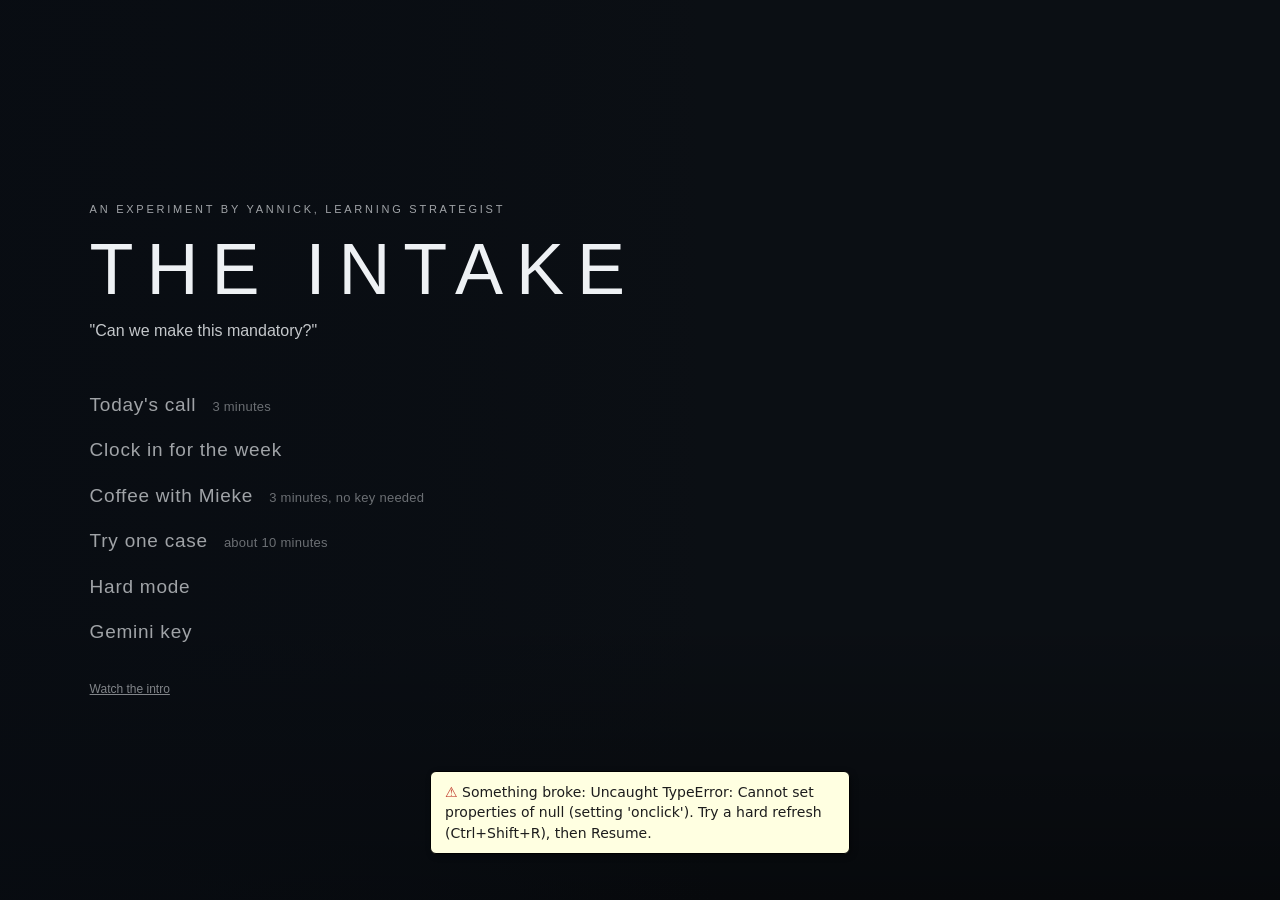
==== index.html @ 4412b0ec "Lindeveld rendered in Blender: the town as a diorama, each place close up The evening walk home is n" ====
<!doctype html>
<html lang="en">
<head>
<meta charset="utf-8">
<meta name="viewport" content="width=device-width, initial-scale=1">
<title>THE INTAKE</title>
<meta name="description" content="A test of your intake craftsmanship, but then funnier.">
<link rel="stylesheet" href="styles.css?v=dev">
</head>
<body>
<main id="app">

  <!-- Title: the Synergix building from its parking lot. It changes as you play (js/title.js). -->
  <section id="s-title" class="screen active">
    <div class="title-bg" aria-hidden="true"><div class="title-layer" id="title-old"></div><div class="title-layer" id="title-now"></div></div>
    <canvas id="title-rain" class="title-rain" aria-hidden="true"></canvas>
    <div class="title-shade" aria-hidden="true"></div>
    <div class="title-card">
      <p class="eyebrow">An experiment by Yannick, learning strategist</p>
      <h1>THE INTAKE</h1>
      <p id="title-sub" class="subtitle">"Can we make this mandatory?"</p>
      <nav class="title-menu" aria-label="Main menu">
        <button id="btn-resume" class="primary" hidden></button>
        <button id="btn-morning" class="primary">Today's call <small>3 minutes</small></button>
        <button id="btn-start" class="primary">Clock in for the week</button>
        <button id="btn-coffee" class="ghost">Coffee with Mieke <small>3 minutes, no key needed</small></button>
        <button id="btn-one" class="ghost">Try one case <small>about 10 minutes</small></button>
        <button id="btn-hard" class="ghost">Hard mode</button>
        <button id="btn-settings" class="ghost">Gemini key</button>
      </nav>
      <p id="runs-left" class="fine"></p>
      <button id="btn-watch-intro" class="linkish">Watch the intro</button>
    </div>
    <p id="title-foot" class="title-foot"></p>
  </section>

  <!-- The morning call: one stakeholder a day, no desktop -->
  <section id="s-morning" class="screen">
    <div id="morning" class="panel morning"></div>
  </section>

  <!-- Coffee with Mieke: five mixed practice items, no desktop, no Gemini -->
  <section id="s-coffee" class="screen">
    <div id="coffee" class="panel coffee standup" aria-live="polite"></div>
  </section>

  <!-- The cold open: 2007, and AI is still years away -->
  <section id="s-intro" class="screen intro">
    <div class="intro-box">
      <div id="intro-lines" aria-live="polite"></div>
      <div id="intro-card" class="intro-card" hidden>
        <p class="intro-co">Synergix <span>e-Learning Solutions</span></p>
        <p class="intro-date">Monday 3 September 2007 · your first day</p>
        <button id="btn-intro-go" class="boot-btn">Clock in</button>
      </div>
    </div>
    <button id="btn-intro-skip" class="intro-skip">Skip intro ▸</button>
  </section>

  <!-- Settings / key -->
  <section id="s-settings" class="screen">
    <div class="panel narrow">
      <h2>Your own Gemini key</h2>
      <p id="settings-intro">You can play on your own Gemini API key, with no limit on runs. The key stays in this browser and is sent only to Google.</p>
      <p><a href="https://aistudio.google.com/apikey" target="_blank" rel="noopener">Get a free key at Google AI Studio ↗</a> Sign in, click "Create API key", copy it.</p>
      <label>API key <input id="in-key" type="password" autocomplete="off" placeholder="AIza..."></label>
      <details class="advanced"><summary>Advanced</summary><label>Model <input id="in-model" type="text" spellcheck="false"></label></details>
      <label class="check"><input id="in-remember" type="checkbox"> Remember the key in this browser</label>
      <p class="fine">Please don't type real company data: on Google's free tier, prompts may be used to improve their models.</p>
      <div class="row">
        <button id="btn-save-key" class="primary">Save</button>
        <button id="btn-clear-key" class="ghost">Forget my key</button>
        <button id="btn-back-title" class="ghost">Back</button>
      </div>
    </div>
  </section>

  <!-- Free runs used up -->
  <section id="s-cap" class="screen">
    <div class="panel narrow">
      <p class="eyebrow">HR has noticed your overtime</p>
      <h2>Your free weeks are used up</h2>
      <p>Every run costs real Gemini calls, which Yannick pays for. You can keep playing in two ways.</p>
      <label>Unlock code <input id="in-code" type="text" autocomplete="off" spellcheck="false" placeholder="e.g. COFFEE-2026"></label>
      <div class="row">
        <button id="btn-unlock" class="primary">Unlock</button>
        <button id="btn-cap-key" class="ghost">Use my own Gemini key</button>
      </div>
      <p id="cap-donate" class="fine"></p>
      <button id="btn-cap-back" class="ghost">Back</button>
    </div>
  </section>

  <!-- Your first morning: the walk from the lift to your desk (js/office.js). -->
  <section id="s-walkin" class="screen walkin"></section>

  <!-- The office floor between requests (js/office.js). -->
  <section id="s-office" class="screen office"></section>

  <!-- Boot: the office PC starts up while you settle in -->
  <section id="s-cubicle" class="screen boot">
    <div class="glare" aria-hidden="true">
      <img class="reflection" src="media/boot-glass.webp" alt="">
    </div>
    <div class="boot-center">
      <img class="boot-logo" src="media/doors-logo.webp" alt="" aria-hidden="true">
      <p class="boot-name">Doors <em>OS</em></p>
      <div class="boot-bar" aria-hidden="true"><span></span><span></span><span></span></div>
      <p id="cubicle-line" class="boot-line" aria-live="polite"></p>
      <button id="btn-sit" class="boot-btn">Go on</button>
    </div>
    <p class="boot-foot">Copyright © Doors Corp. All rights reserved, especially the ones you didn't ask for.</p>
  </section>

  <!-- Desk: the desktop, with windows -->
  <section id="s-desk" class="screen">
    <div id="desktop" class="desktop">
      <!-- Desktop icons: every window can be opened from here (on wide screens; the start menu on phones). -->
      <nav id="desk-icons" class="desk-icons" aria-label="Desktop">
        <button type="button" class="desk-icon" data-app="w-coe"><img class="di" src="media/icons/coe.webp" alt="">Center of Excellence</button>
        <button type="button" class="desk-icon" data-app="w-academy"><img class="di" src="media/icons/academy.webp" alt="">CoE Academy</button>
        <button type="button" class="desk-icon" data-app="w-drill"><img class="di" src="media/icons/drill.webp" alt="">Measurement drill</button>
        <button type="button" class="desk-icon" data-app="w-inbox"><img class="di" src="media/icons/mail.webp" alt="">Doors Mail</button>
        <button type="button" class="desk-icon" data-app="w-case"><img class="di" src="media/icons/case.webp" alt="">Case file</button>
        <button type="button" class="desk-icon" data-app="w-notes"><img class="di" src="media/icons/notes.webp" alt="">My notes</button>
        <button type="button" class="desk-icon" data-app="w-call"><img class="di" src="media/icons/phone.webp" alt="">Phone</button>
        <button type="button" class="desk-icon" data-app="w-leads"><img class="di" src="media/icons/followup.webp" alt="">Follow-up</button>
        <button type="button" class="desk-icon" data-app="w-write"><img class="di" src="media/icons/board.webp" alt="">Case board</button>
        <button type="button" class="desk-icon" data-app="w-mieke"><img class="di" src="media/icons/mieke.webp" alt="">Mieke</button>
        <button type="button" class="desk-icon" data-app="w-scores"><img class="di" src="media/icons/scores.webp" alt="">My scores.txt</button>
        <button type="button" class="desk-icon team-only" data-app="w-team"><img class="di" src="media/icons/team.webp" alt="">My team</button>
        <button type="button" class="desk-icon" data-app="bin"><img class="di" src="media/icons/bin.webp" alt="">Recycle Bin</button>
      </nav>


      <!-- Inbox: an early-2000s mail client -->
      <div class="win" id="w-inbox" data-title="Inbox - Doors Mail" data-icon="✉" data-img="mail">
        <div class="mail-toolbar" role="toolbar" aria-label="Mail">
          <button type="button" data-mail="new"><span>✉</span>Create Mail</button>
          <button type="button" data-mail="reply"><span>↩</span>Reply</button>
          <button type="button" data-mail="replyall"><span>⇇</span>Reply All</button>
          <button type="button" data-mail="forward"><span>↪</span>Forward</button>
          <button type="button" data-mail="delete"><span>✖</span>Delete</button>
          <button type="button" data-mail="sendrecv"><span>⇅</span>Send/Recv</button>
          <button type="button" data-mail="source"><span>≡</span>Source</button>
        </div>
        <div class="mail-client">
          <nav class="mail-folders" aria-label="Folders">
            <div class="mail-pane-head">Folders</div>
            <ul>
              <li class="f-root">🖥 Local Folders
                <ul>
                  <li class="f-sel">📥 <b>Inbox <span id="mail-unread"></span></b></li>
                  <li>📤 Outbox</li>
                  <li>📨 Sent Items</li>
                  <li>🗑 Deleted Items <span class="muted">(312)</span></li>
                  <li>📝 Drafts <span class="muted">(1)</span></li>
                </ul>
              </li>
            </ul>
            <div class="mail-pane-head">Contacts</div>
            <ul id="mail-contacts" class="contacts"></ul>
          </nav>
          <div class="mail-main">
            <table class="mail-list">
              <thead><tr><th class="ic">!</th><th class="ic">📎</th><th>From</th><th>Subject</th><th class="when">Received</th></tr></thead>
              <tbody id="mail-rows"></tbody>
            </table>
            <div class="mail-preview">
              <div class="mail-head">
                <div><span class="lbl">From:</span> <strong id="mail-from"></strong> <span id="mail-role" class="muted"></span></div>
                <div><span class="lbl">To:</span> Learning team</div>
                <div><span class="lbl">Subject:</span> <span id="mail-subject"></span></div>
                <button type="button" id="mail-attach" class="attach">📎 case-file.txt</button>
              </div>
              <p id="mail-body" class="mail-body"></p>
              <div id="mail-academy" hidden>
                <button type="button" id="btn-academy" class="primary">🎓 Open the module</button>
              </div>
              <div id="mail-team" hidden>
                <button type="button" id="btn-team" class="primary">👥 Open the drafts</button>
              </div>
              <div id="mail-note" hidden>
                <button type="button" id="btn-mail-note">📌 Note it</button>
              </div>
              <div id="mail-actions">
                <button id="btn-call" class="primary">☎ Call them back</button>
                <p class="fine">The case file is attached. Jot whatever you like in your notes; nobody grades them.</p>
              </div>
            </div>
          </div>
        </div>
      </div>

      <!-- Case file -->
      <div class="win" id="w-case" data-title="Case file" data-icon="📁" data-img="case">
        <div id="briefing" class="briefing">
          <h3 id="briefing-head"></h3>
          <ul id="briefing-points"></ul>
          <button type="button" id="case-call" class="primary case-call">☎ Call them back</button>
        </div>
      </div>

      <!-- Notes -->
      <div class="win" id="w-notes" data-title="My notes - Notepad" data-icon="📝" data-img="notes">
        <textarea id="notes" class="notepad" spellcheck="false" placeholder="Your notes for this request. Pin a line from the call with 📌, or type here. Nobody grades this."></textarea>
      </div>

      <!-- Intake call -->
      <div class="win" id="w-call" data-title="Call" data-icon="☎" data-img="phone">
        <div class="chat-head">
          <div><strong id="chat-who"></strong> <span id="chat-role" class="muted"></span></div>
          <div class="meters">
            <span title="Every question you send costs one, good or bad.">Questions <b id="q-left"></b></span>
            <span title="A vague, leading or solution-first question costs a dot. At zero they hang up.">Patience <b id="patience"></b></span>
            <span>Facts found <b id="found"></b></span>
          </div>
        </div>
        <div id="chat-log" class="chat-log" aria-live="polite"></div>
        <form id="chat-form" class="chat-form">
          <textarea id="chat-input" rows="2" maxlength="400" placeholder="Ask your question... (Enter sends, Shift+Enter for a new line)"></textarea>
          <div class="row">
            <button type="submit" class="primary">Ask</button>
            <button type="button" id="btn-hangup">End the call</button>
            <button type="button" class="btn-mieke">Ask Mieke</button>
            <button type="button" id="btn-tellme" class="ghost" hidden title="For players who came for the story: the operator tells you everything.">Just tell me</button>
          </div>
        </form>
      </div>

      <!-- CoE Academy: this week's e-learning module -->
      <div class="win" id="w-academy" data-title="CoE Academy" data-icon="🎓" data-img="academy">
        <div id="academy" class="academy" aria-live="polite"></div>
      </div>

      <!-- Measurement drill: one case, measurement only -->
      <div class="win" id="w-drill" data-title="Measurement drill" data-icon="🎯" data-img="drill">
        <div id="drill" class="standup" aria-live="polite"></div>
      </div>

      <!-- Coffee with Mieke: five mixed practice items -->
      <div class="win" id="w-coffee" data-title="Coffee with Mieke" data-icon="☕" data-img="coffee">
        <div id="coffee-desk" class="standup" aria-live="polite"></div>
      </div>

      <!-- The Monday stand-up: recall last week's cases before the inbox -->
      <div class="win" id="w-standup" data-title="Monday stand-up" data-icon="☕" data-img="standup">
        <div id="standup" class="standup" aria-live="polite"></div>
      </div>

      <!-- Follow-up after the first call: data, the coffee machine, a callback -->
      <div class="win" id="w-leads" data-title="Follow-up" data-icon="🔎" data-img="followup">
        <div class="leads">
          <p class="leads-budget"><b id="leads-left"></b> One data request costs 1 question, so does a question at the coffee machine. A callback gives you up to 3 more with the stakeholder.</p>
          <section>
            <h3>Ask for data</h3>
            <label class="data-expect">What do you expect it to show? Say it before you look.<input id="data-expect" maxlength="200" autocomplete="off" placeholder="For example: damage is mostly on nights, in the first month"></label>
            <div class="row data-buttons" id="data-buttons">
              <button type="button" data-kind="kpi">📊 KPIs and reports</button>
              <button type="button" data-kind="org">👥 Org chart and roles</button>
              <button type="button" data-kind="process">⚙ Process and systems</button>
              <button type="button" data-kind="policy">📜 Policies and targets</button>
              <button type="button" data-kind="training">🎓 Past training</button>
            </div>
            <div id="data-docs" class="data-docs" aria-live="polite"></div>
          </section>
          <section>
            <h3>By the coffee machine</h3>
            <p class="muted" id="corridor-who"></p>
            <div id="corridor-log" class="chat-log corridor-log" aria-live="polite"></div>
            <form id="corridor-form" class="chat-form">
              <textarea id="corridor-input" rows="2" maxlength="300" placeholder="Ask them something... (Enter sends)"></textarea>
              <div class="row"><button type="submit" class="primary">Ask</button> <span class="muted" id="corridor-left"></span></div>
            </form>
          </section>
          <section>
            <h3>Call back</h3>
            <p class="muted" id="callback-note"></p>
            <button type="button" id="btn-callback">☎ Call back</button>
          </section>
          <div class="row leads-done">
            <button type="button" class="primary" id="btn-leads-done">Done: to the case board</button>
            <button type="button" class="btn-mieke">Ask Mieke</button>
          </div>
        </div>
      </div>

      <!-- Colleague -->
      <div class="win messenger" id="w-mieke" data-title="Mieke - Conversation" data-task="Mieke" data-icon="💬" data-img="messenger">
        <div class="im-head">
          <img class="im-avatar" src="media/people/mieke.webp" alt="">
          <div class="im-who"><b>Mieke</b> <span class="im-dot" aria-hidden="true">●</span> <span class="im-status">Online</span><br><span class="im-msg">~*~ ask why ~*~ (then ask why again)</span></div>
          <button type="button" id="btn-nudge" class="im-nudge" title="Send Mieke a nudge">📳 Nudge</button>
        </div>
        <p class="fine mieke-intro">Mieke sits two cubicles over and has heard "we need a course" a thousand times. She only knows what you tell her: the request, the case file, your call and your notes. <b id="mieke-left"></b></p>
        <div id="mieke-log" class="chat-log mieke-log" aria-live="polite"></div>
        <div class="row quick">
          <button type="button" data-ask="What should I ask next?">What should I ask next?</button>
          <button type="button" data-ask="What am I missing so far?">What am I missing?</button>
          <button type="button" data-ask="Read my draft write-up. What is its weakest part?" class="only-write">Check my draft</button>
        </div>
        <form id="mieke-form" class="chat-form">
          <input id="mieke-input" maxlength="300" placeholder="Or ask her something yourself" autocomplete="off">
          <button type="submit">Ask</button>
        </form>
      </div>

      <!-- Write-up -->
      <div class="win" id="w-write" data-title="Case board" data-icon="📌" data-img="board">
        <!-- The case board: five short steps built on evidence from the call. -->
        <div id="board" class="board">
          <ol id="board-steps" class="board-steps">
            <li data-step="diagnose">Diagnose</li><li data-step="lever">Lever</li><li data-step="measure">Measure</li><li data-step="concept">Concept</li><li data-step="risks">Risks</li><li data-step="memo">Send</li>
          </ol>
          <div id="board-sofar" class="board-sofar"></div>

          <section class="bstep" data-step="diagnose">
            <h3>What is really going on?</h3>
            <p class="hint">Tap the 1 to 3 things they said that prove it.</p>
            <div id="ev-diagnose" class="ev-pool"></div>
            <p class="hint">What kind of cause is it? Pick 1 to 3.</p>
            <div id="tags" class="chips">
              <button type="button" data-tag="skill">Skill or knowledge</button>
              <button type="button" data-tag="process">Process or workflow</button>
              <button type="button" data-tag="system">Tools and systems</button>
              <button type="button" data-tag="incentive">Incentives and targets</button>
              <button type="button" data-tag="expectations">Expectations and culture</button>
              <button type="button" data-tag="environment">Work environment</button>
            </div>
            <label>The real problem is…<input id="b-problem" maxlength="220" autocomplete="off" placeholder="One sentence: who does what, and why"></label>
          </section>

          <section class="bstep" data-step="lever">
            <h3>Is learning the lever?</h3>
            <div id="lever" class="chips big">
              <button type="button" data-lever="yes">Learning fixes this</button>
              <button type="button" data-lever="partly">Partly</button>
              <button type="button" data-lever="no">Not a learning problem</button>
            </div>
            <label>Because…<input id="b-lever-why" maxlength="160" autocomplete="off" placeholder="One line"></label>
          </section>

          <section class="bstep" data-step="measure">
            <h3>How will you know it worked?</h3>
            <p class="hint">One line per rung. Attach something they said where it backs you up.</p>
            <div class="ladder">
              <label>Baseline: where are we now?<input data-rung="baseline" maxlength="160" autocomplete="off"></label><select data-rung-ev="baseline" aria-label="Evidence for the baseline"></select>
              <label>Behaviour: what will people do differently?<input data-rung="behaviour" maxlength="160" autocomplete="off"></label><select data-rung-ev="behaviour" aria-label="Evidence for the behaviour"></select>
              <label>Business metric: what moves for the business?<input data-rung="metric" maxlength="160" autocomplete="off"></label><select data-rung-ev="metric" aria-label="Evidence for the business metric"></select>
              <label>Collection: how, when, with what data?<input data-rung="collect" maxlength="160" autocomplete="off"></label><select data-rung-ev="collect" aria-label="Evidence for the collection"></select>
            </div>
          </section>

          <section class="bstep" data-step="concept">
            <h3>The concept</h3>
            <label>The big idea<input id="b-idea" maxlength="220" autocomplete="off" placeholder="One sentence a manager would repeat"></label>
            <p class="hint" id="formats-hint">Format, up to 3</p>
            <div id="formats" class="chips">
              <button type="button" data-format="Practice or simulation">Practice or simulation</button>
              <button type="button" data-format="Coaching">Coaching</button>
              <button type="button" data-format="Job aid">Job aid</button>
              <button type="button" data-format="Peer learning">Peer learning</button>
              <button type="button" data-format="On-the-job huddle">On-the-job huddle</button>
              <button type="button" data-format="Manager routine">Manager routine</button>
              <button type="button" data-format="Workshop">Workshop</button>
              <button type="button" data-format="E-learning">E-learning</button>
              <button type="button" data-format="Process or tool change">Process or tool change</button>
              <button type="button" data-format="Incentive or policy change">Incentive or policy change</button>
              <button type="button" data-format="Communication">Communication</button>
            </div>
            <label><span id="b-why-label">Why it fixes the cause</span><input id="b-why" maxlength="200" autocomplete="off"></label>
            <label>It is not…<input id="b-not" maxlength="160" autocomplete="off" placeholder="What you are deliberately not doing"></label>
            <p class="hint">Who owns each cause? Learning fixes what is ours; the rest goes to whoever can change it.</p>
            <div id="owners" class="owners"></div>
          </section>

          <section class="bstep" data-step="risks">
            <h3>Who or what could block this?</h3>
            <p class="hint">Pick the 2 that matter most, most dangerous first, and say how you'll handle each.</p>
            <div id="tiles" class="chips"></div>
            <div id="mitigations"></div>
          </section>

          <section class="bstep" data-step="memo">
            <h3>Your one-pager</h3>
            <div id="memo" class="memo"></div>
            <label>Risky strat? If you know this is a bold bet, say what the risk is (optional)<input id="b-flag" maxlength="200" autocomplete="off"></label>
            <label id="b-acc-wrap" hidden>Accountable: <input id="b-accountable" maxlength="60" autocomplete="off" placeholder="your name, if you will sign this"></label>
          </section>

          <div id="board-feedback" class="feedback" hidden></div>
          <p id="board-why" class="board-why" role="status"></p>
          <div class="row">
            <button type="button" id="board-next" class="primary">Lock it in</button>
            <button type="button" id="btn-memo-mode" class="ghost">Prefer one long form? (memo mode)</button>
          </div>
        </div>

        <form id="hard-form" class="write hard-memo" hidden>
          <p class="muted"><b>Hard mode.</b> <span id="hard-to"></span> One memo, at most 150 words: the need, how you will know, what you will do, and who could block it.</p>
          <textarea id="hard-memo" rows="12" maxlength="1600" aria-label="Your memo"></textarea>
          <div class="row"><button type="submit" class="primary">Send it to them</button> <span id="hard-count" class="muted"></span></div>
        </form>

        <form id="memo4-form" class="write memo4" hidden>
          <p class="muted">No case board this week: one page, four headings, in your own words. About 600 characters is plenty. <button type="button" id="btn-memo4-board" class="ghost">I want the case board back</button></p>
          <label>Need: what is really going on, and is learning the lever?<textarea name="need" rows="4" maxlength="900"></textarea></label>
          <label>Measure: how will we know it worked?<textarea name="measure" rows="3" maxlength="700"></textarea></label>
          <label>Concept: what will you do, what not, and who owns each part of the fix?<textarea name="concept" rows="4" maxlength="900"></textarea></label>
          <label>Risks: who could block it, and what you do about them<textarea name="risks" rows="3" maxlength="700"></textarea></label>
          <div class="row"><button type="submit" class="primary">Send it to them</button> <span id="memo4-count" class="muted"></span></div>
        </form>

        <form id="write-form" class="write" hidden>
          <p class="muted">Memo mode: write it all in your own words. The headings say what to cover, not what to write. <button type="button" id="btn-board-mode" class="ghost">Back to the case board</button></p>
          <h3>1. The need</h3>
          <label>The performance gap: what people do now versus what they should do<textarea name="gap" rows="2" maxlength="700"></textarea></label>
          <label>Who has the gap<textarea name="who" rows="1" maxlength="400"></textarea></label>
          <label>Likely root cause<textarea name="cause" rows="2" maxlength="600"></textarea></label>
          <label>Is learning the right lever? Why, or why not?<textarea name="lever" rows="2" maxlength="600"></textarea></label>
          <h3>2. Measurement</h3>
          <label>Baseline<textarea name="baseline" rows="1" maxlength="500"></textarea></label>
          <label>Behaviour you expect to change<textarea name="behaviour" rows="2" maxlength="500"></textarea></label>
          <label>Business metric it should move<textarea name="metric" rows="1" maxlength="500"></textarea></label>
          <label>How and when you'll collect it, with what data<textarea name="collect" rows="2" maxlength="600"></textarea></label>
          <h3>3. Concept card</h3>
          <label>The big idea<textarea name="idea" rows="2" maxlength="700"></textarea></label>
          <label>Format and rhythm<textarea name="format" rows="2" maxlength="600"></textarea></label>
          <label>Why it fixes the root cause, and who owns each part of the fix<textarea name="why" rows="2" maxlength="600"></textarea></label>
          <label>What it deliberately is not<textarea name="not" rows="1" maxlength="400"></textarea></label>
          <label>Risks and dependencies, each with a mitigation<textarea name="risks" rows="3" maxlength="900"></textarea></label>
          <label>Risky strat? If you know this is a bold bet, say what the risk is (optional)<textarea name="flag" rows="1" maxlength="400"></textarea></label>
          <button type="submit" class="primary">Send it to them</button>
        </form>
      </div>

      <!-- The learning team's Center of Excellence: reference documents, readable any time. -->
      <div class="win" id="w-coe" data-title="Center of Excellence" data-icon="🗂" data-img="coe">
        <div class="explorer">
          <nav class="ex-files" aria-label="Documents">
            <div class="mail-pane-head">L&amp;D Center of Excellence</div>
            <ul id="coe-files"></ul>
          </nav>
          <article id="coe-doc" class="ex-doc" tabindex="0"></article>
        </div>
      </div>

      <!-- Your team (after your promotion): three juniors, one draft each, one flaw each. -->
      <div class="win" id="w-team" data-title="Team drafts - review before they go out" data-task="My team" data-icon="👥" data-img="team">
        <div id="team" class="team"></div>
      </div>

      <!-- Every request you finished, kept in this browser. -->
      <div class="win" id="w-scores" data-title="My scores.txt - Notepad" data-icon="🏆" data-img="scores">
        <div id="scores" class="scores"></div>
      </div>

      <!-- Dialog: defence, waiting, scorecard -->
      <div class="win" id="w-dialog" data-title="THE INTAKE" data-icon="★" data-img="intake">
        <div id="p-bet" class="pane">
          <p id="bet-intro" class="narration small"></p>
          <form id="bet-form" class="write">
            <h3>How bold is your concept?</h3>
            <div class="chips bet-scale" data-bet="bold"></div>
            <h3 id="bet-appetite-q">How much risk can they take?</h3>
            <div class="chips bet-scale" data-bet="appetite"></div>
            <label id="bet-exit-label" hidden>If it doesn't work, how do you back out?
              <textarea name="exit" rows="2" maxlength="400" placeholder="A pilot with one team, a stop rule, a cap on scope or budget..."></textarea>
            </label>
            <details class="fine"><summary>How the bet is scored</summary>Right-sized beats bold: the smallest thing that would work, as bold as this client can take. One step further only with a way back that names a first step and when you would stop. Bolder than they can take, and they push back before they read on.</details>
            <p id="bet-why" class="board-why" role="status"></p>
            <button type="submit" class="primary">Send it</button>
          </form>
        </div>
        <div id="p-defence" class="pane">
          <p id="defence-intro" class="narration small"></p>
          <form id="defence-form" class="write"></form>
        </div>
        <div id="p-board" class="pane">
          <div id="boardroom" class="boardroom"></div>
        </div>
        <div id="p-wait" class="pane">
          <p id="wait-line" class="narration small"></p>
          <div class="progress" aria-hidden="true"><span></span><span></span><span></span></div>
          <p class="fine"><button type="button" id="btn-wait-snake" class="link">📱 Play Snake while you wait</button></p>
        </div>
        <div id="p-score" class="pane">
          <h2 id="score-title"></h2>
          <div id="score-total" class="score-total"></div>
          <p id="score-focus" class="score-focus" hidden></p>
          <button type="button" id="btn-score-coffee" class="link drill-link" hidden>☕ Practise it over coffee with Mieke (about 3 minutes)</button>
          <table class="score-table"><tbody id="score-rows"></tbody></table>
          <div class="debrief">
            <h3>The question you didn't ask</h3>
            <p id="score-question"></p>
            <h3>Ask it now</h3>
            <form id="redo-form" class="redo">
              <p class="fine">One question to them, with hindsight. It costs nothing and scores nothing; you just see what it would have opened.</p>
              <input id="redo-q" name="redo" maxlength="300" autocomplete="off" placeholder="The question you wish you had asked">
              <button type="submit">Ask</button>
            </form>
            <div id="redo-result" class="redo-result" aria-live="polite"></div>
            <h3>Take it to Monday</h3>
            <form id="plan-form" class="plan">
              <p class="fine">Not for the game: for the next real person who asks you for a training. One if-then plan, in your words.</p>
              <label>When someone asks me for<input id="plan-when" maxlength="120" autocomplete="off"></label>
              <label>I will first ask<input id="plan-ask" maxlength="220" autocomplete="off"></label>
              <button type="submit">Keep it</button>
            </form>
            <p id="plan-saved" class="fine" hidden></p>
            <h3>What you never found out</h3>
            <ul id="score-missed"></ul>
            <h3>Their verdict</h3>
            <p id="score-verdict"></p>
          </div>
          <button id="btn-next" class="primary">Next request</button>
        </div>
      </div>

      <!-- Display properties: wallpapers you unlock with your titles -->
      <div class="win" id="w-display" data-title="Display Properties" data-icon="🖼" data-img="display">
        <p class="fine">Visual style. Doors Aero comes with the new PC you get as team lead.</p>
        <div id="display-style" class="display-style"></div>
        <p class="fine">Desktop background. New ones unlock when you finish a week with a better title.</p>
        <div id="display-grid" class="display-grid"></div>
      </div>

      <!-- Start menu -->
      <div id="start-menu" class="start-menu" hidden>
        <div class="start-head"><img class="start-tile" src="media/start-tile.webp" alt="">Learning professional</div>
        <button data-open="w-notes"><img class="sm-i" src="media/icons/notes-16.webp" alt=""><span>My notes</span></button>
        <button data-open="w-case"><img class="sm-i" src="media/icons/case-16.webp" alt=""><span>Case file</span></button>
        <button data-open="w-mieke"><img class="sm-i" src="media/icons/mieke-16.webp" alt=""><span>Ask Mieke</span></button>
        <button id="btn-tour"><img class="sm-i" src="media/icons/tour-16.webp" alt=""><span>Tour with Mieke</span></button>
        <button data-open="w-coe"><img class="sm-i" src="media/icons/coe-16.webp" alt=""><span>Center of Excellence</span></button>
        <button data-open="w-academy"><img class="sm-i" src="media/icons/academy-16.webp" alt=""><span>CoE Academy</span></button>
        <button data-open="w-drill"><img class="sm-i" src="media/icons/drill-16.webp" alt=""><span>Measurement drill</span></button>
        <button data-open="w-coffee"><img class="sm-i" src="media/icons/coffee-16.webp" alt=""><span>Coffee with Mieke</span></button>
        <button data-open="w-scores"><img class="sm-i" src="media/icons/scores-16.webp" alt=""><span>My scores</span></button>
        <button data-open="w-team" class="team-only"><img class="sm-i" src="media/icons/team-16.webp" alt=""><span>My team</span></button>
        <button data-open="w-phone"><img class="sm-i" src="media/icons/mobile-16.webp" alt=""><span>My mobile</span></button>
        <button data-open="w-display"><img class="sm-i" src="media/icons/display-16.webp" alt=""><span>Display properties</span></button>
        <button id="btn-staply">📎 Staply: on</button>
        <button id="btn-sound">🔊 Sound: on</button>
        <button id="btn-tidy">▦ Tidy the windows</button>
        <button id="btn-logoff" class="logoff"><img class="sm-i" src="media/icons/logoff-16.webp" alt=""><span>Log off (quit this week)</span></button>
      </div>
    </div>

    <!-- The brick phone: not a window, a phone on your desk. Texts from people outside the office, and Snake. -->
    <div id="phone" class="handset" hidden role="dialog" aria-label="My mobile phone">
      <span class="brick-antenna" aria-hidden="true"></span>
      <button type="button" id="phone-away" class="phone-away" title="Put the phone away" aria-label="Put the phone away">✕</button>
      <div class="brick">
        <div class="brick-top"><span class="brick-ear"></span><span id="phone-unread" class="brick-env" hidden></span></div>
        <div id="phone-screen" class="brick-screen" aria-live="polite"></div>
        <div class="brick-brand">BRIKKO 2000</div>
        <div id="phone-keys" class="brick-keys">
          <button type="button" data-k="back" class="bk-soft">C</button><button type="button" data-k="ok" class="bk-soft bk-ok">OK</button><button type="button" data-k="away" class="bk-soft bk-red" aria-label="Put the phone away">⏻</button>
          <button type="button" data-k="1">1</button><button type="button" data-k="2">2 ▲</button><button type="button" data-k="3">3</button>
          <button type="button" data-k="4">◀ 4</button><button type="button" data-k="5">5</button><button type="button" data-k="6">6 ▶</button>
          <button type="button" data-k="7">7</button><button type="button" data-k="8">8 ▼</button><button type="button" data-k="9">9</button>
        </div>
      </div>
    </div>
    <div id="im-pop" class="im-pop" hidden role="status"><div class="im-pop-bar">💬 Doors Messenger</div><img class="im-pic" alt="" hidden><b class="im-from"></b><p class="im-text"></p><span class="fine">Click to open</span></div>
    <div id="staply" class="staply" hidden role="dialog" aria-label="Staply, your office assistant">
      <div class="st-balloon"><p class="st-text"></p><div class="st-actions"><button type="button" data-st="yes">Yes please!</button><button type="button" data-st="no">No</button><button type="button" data-st="off" class="link">Don't show me this again</button></div></div>
      <svg class="st-body" viewBox="0 0 90 80" aria-hidden="true"><image href="media/staply.webp" x="0" y="0" width="90" height="80" preserveAspectRatio="xMidYMax meet"/><g class="st-eyes"><ellipse cx="38" cy="22" rx="9" ry="11" fill="#fff" stroke="#222" stroke-width="2"/><ellipse cx="58" cy="22" rx="9" ry="11" fill="#fff" stroke="#222" stroke-width="2"/><circle cx="41" cy="24" r="3.5" fill="#222"/><circle cx="61" cy="24" r="3.5" fill="#222"/><path d="M29 9 q9 -6 17 -2 M67 9 q-9 -6 -17 -2" fill="none" stroke="#222" stroke-width="2.5" stroke-linecap="round"/></g></svg>
    </div>
    <div id="stamp" class="stamp" hidden aria-live="polite"><span class="stamp-t">💡 FOUND</span><span class="stamp-n"></span></div>
    <footer class="taskbar">
      <button id="btn-startmenu" class="start-btn">start</button>
      <div id="task-buttons" class="task-buttons"></div>
      <div class="tray">
        <button type="button" id="btn-phone" class="tray-phone" title="Your mobile (in your pocket)" aria-label="Your mobile">📱<span id="tray-sms" class="tray-badge" hidden></span></button>
        <button type="button" id="btn-debug" class="debug" hidden title="Test mode: fill in this step for me">🐞 Autofill</button>
        <button type="button" class="tray-sound" aria-label="Sound">🔊</button>
        <span id="os-step"></span>
        <span id="os-clock">08:57</span>
      </div>
    </footer>
  </section>
  <!-- End of run -->
  <section id="s-end" class="screen">
    <div class="panel narrow">
      <p class="eyebrow" id="end-eyebrow">End of the week</p>
      <h2 id="end-title"></h2>
      <p id="end-score" class="score-total"></p>
      <p id="end-board" class="end-board" hidden></p>
      <p id="end-team" class="end-board" hidden></p>
      <p id="end-note"></p>
      <div id="end-memo" class="end-memo" hidden>
        <p class="end-memo-head"><b>From:</b> Darren (CEO) · <b>Subject:</b> Friday</p>
        <p id="end-memo-body"></p>
      </div>
      <div class="share">
        <p class="eyebrow">Your share card <span id="share-badge" class="badge" hidden>HARD MODE</span></p>
        <div id="share-img" class="share-img"></div>
        <p id="share-text" class="share-text"></p>
        <div class="row">
          <button id="btn-linkedin" class="primary" hidden>Post on LinkedIn</button>
          <button id="btn-copy-share" class="ghost">Copy the text</button>
          <button id="btn-save-share" class="ghost">Save the picture</button>
        </div>
        <p id="share-hint" class="fine"></p>
      </div>
      <p class="fine">Every request is kept in <b>My scores</b> on the desktop.</p>
      <button id="btn-again" class="primary">Another week</button>
      <button id="btn-full-week" class="ghost" hidden>Clock in for a full week</button>
    </div>
  </section>

  <div id="toast" class="toast" role="status"></div>
</main>
<script src="js/config.js?v=dev"></script>
<script src="js/gemini.js?v=dev"></script>
<script src="js/desktop.js?v=dev"></script>
<script src="js/cards.js?v=dev"></script>
<script src="js/prompts.js?v=dev"></script>
<script src="js/scoring.js?v=dev"></script>
<script src="js/coe.js?v=dev"></script>
<script src="js/academy.js?v=dev"></script>
<script src="js/story.js?v=dev"></script>
<script src="js/arc.js?v=dev"></script>
<script src="js/reveal.js?v=dev"></script>
<script src="js/clinic.js?v=dev"></script>
<script src="js/town-map.js?v=dev"></script>
<script src="js/town.js?v=dev"></script>
<script src="js/team.js?v=dev"></script>
<script src="js/sound.js?v=dev"></script>
<script src="js/retro.js?v=dev"></script>
<script src="js/slides.js?v=dev"></script>
<script src="js/standup.js?v=dev"></script>
<script src="js/drill.js?v=dev"></script>
<script src="js/coffee.js?v=dev"></script>
<script src="js/morning.js?v=dev"></script>
<script src="js/tour.js?v=dev"></script>
<script src="js/office-map.js?v=dev"></script>
<script src="js/office.js?v=dev"></script>
<script src="js/title.js?v=dev"></script>
<script src="js/app.js?v=dev"></script>
</body>
</html>
---- styles.css ----
/* THE INTAKE: an early-2000s office desktop. Blue title bars, beige windows, green start button. */
:root {
  --sky-top: #2a6bd4;
  --sky: #74a8ec;
  --hill: #4f9a2c;
  --hill-dark: #2f7418;
  --win: #ece9d8;
  --win-line: #0831d9;
  --title-a: #0a5ce8;
  --title-b: #3d8df7;
  --title-off-a: #7a96df;
  --title-off-b: #a6bcef;
  --ink: #1d1d1d;
  --muted: #5d5b52;
  --field: #ffffff;
  --field-line: #7f9db9;
  --task-a: #245edb;
  --task-b: #1941a5;
  --start-a: #3c9a3c;
  --start-b: #2b7d2b;
  --tray: #0f8ae6;
  --accent: #f0a01e;
  --good: #3a8f3a;
  --bad: #c0392b;
  --you: #dbe8fb;
  --them: #fff;
  font-family: Tahoma, "Segoe UI", Verdana, system-ui, sans-serif;
}
* { box-sizing: border-box; }
html, body { margin: 0; height: 100%; }
body { font-size: 14px; line-height: 1.45; color: var(--ink); background: var(--sky-top); }

/* ---------- controls ---------- */
button { font: inherit; cursor: pointer; color: var(--ink); padding: 5px 14px; min-height: 28px;
  border: 1px solid #003c74; border-radius: 3px; background: linear-gradient(#fff, #ecebe6 70%, #d6d0c5); }
button:hover { box-shadow: inset 0 0 0 2px #f8b636; }
button:focus-visible { outline: 1px dotted #000; outline-offset: -4px; }
button.primary { font-weight: 700; }
button.ghost { background: transparent; border-color: transparent; text-decoration: underline; }
button:disabled { opacity: .5; cursor: default; box-shadow: none; }
input, textarea { font: inherit; width: 100%; padding: 5px 7px; border: 1px solid var(--field-line); border-radius: 0; background: var(--field); color: var(--ink); }
textarea { resize: vertical; }
label { display: block; margin: 8px 0; }
label.check { display: flex; gap: 8px; align-items: center; }
label.check input { width: auto; }
.row { display: flex; gap: 8px; flex-wrap: wrap; margin-top: 10px; }
.muted { color: var(--muted); }
.fine { font-size: 12px; color: var(--muted); }
.eyebrow { text-transform: uppercase; letter-spacing: .12em; font-size: 11px; color: var(--muted); }

/* ---------- full screens ---------- */
.screen { display: none; min-height: 100vh; padding: 24px 16px; }
.screen.active { display: flex; align-items: center; justify-content: center; }

/* The welcome screen is the one place outside the XP shell: a rendered photo of the building
   (js/title.js picks the stage) with a plain text menu down the left, like a film's title. */
#s-end, #s-settings, #s-cap {
  --title-pic: url(media/title-bg.webp);
  background: linear-gradient(#00309c 0 70px, #f39c1b 70px 72px, transparent 72px calc(100% - 72px), #f39c1b calc(100% - 72px) calc(100% - 70px), #00309c calc(100% - 70px)),
    var(--title-pic) center / cover no-repeat, #5a7edc;
  color: #fff;
}
#s-end button.ghost { color: #fff; }
.subtitle { font-style: italic; color: #e8eeff; margin: 0 0 30px; font-size: 18px; }
#s-title { --t-ink: #eef1f4; --t-dim: rgba(238, 241, 244, .66); --t-mark: #e8a656;
  position: relative; overflow: hidden; background: #0b0f14; color: var(--t-ink);
  justify-content: flex-start; padding: 24px clamp(16px, 7vw, 120px);
  font-family: "Segoe UI", Tahoma, Helvetica, Arial, sans-serif; }
.title-bg, .title-layer, .title-rain, .title-shade { position: absolute; inset: 0; }
.title-layer { background: center / cover no-repeat; }
.title-layer#title-now { opacity: 0; transition: opacity 4s ease; }
.title-layer#title-now.in { opacity: 1; }
.title-rain { width: 100%; height: 100%; pointer-events: none; }
.title-shade { background: linear-gradient(90deg, rgba(8, 12, 18, .8) 0%, rgba(8, 12, 18, .5) 32%, rgba(8, 12, 18, 0) 56%),
  linear-gradient(0deg, rgba(0, 0, 0, .4), rgba(0, 0, 0, 0) 32%); }
.title-card { position: relative; max-width: 640px; }
.title-card .eyebrow { color: var(--t-dim); letter-spacing: .25em; font-size: 11px; margin: 0 0 14px; }
.title-card h1 { font-size: clamp(40px, 6vw, 72px); font-weight: 300; letter-spacing: .18em; margin: 0 0 12px; line-height: 1.05; white-space: nowrap; }
.title-card .subtitle { font-style: normal; color: var(--t-ink); opacity: .82; font-size: 16px; margin: 0 0 40px; transition: opacity 1.2s; }
#s-title[data-stage="2041"] .subtitle { font-family: "Lucida Console", "Courier New", monospace; letter-spacing: .04em; }
.title-menu { display: flex; flex-direction: column; align-items: flex-start; gap: 2px; margin: 0 0 24px -16px; }
.title-menu button, .title-menu button.primary, .title-menu button.ghost {
  background: none; border: 0; border-left: 2px solid transparent; border-radius: 0; box-shadow: none; min-height: 0;
  padding: 8px 0 8px 14px; color: var(--t-dim); font: inherit; font-size: 19px; font-weight: 400; letter-spacing: .04em;
  text-decoration: none; text-align: left; transition: color .2s, border-color .2s; }
.title-menu button:hover, .title-menu button:focus-visible { color: var(--t-ink); border-left-color: var(--t-mark); box-shadow: none; outline: none; }
.title-menu button small { font-size: 13px; opacity: .65; margin-left: 10px; letter-spacing: .02em; }
.title-card .fine { color: var(--t-dim); }
.title-card .linkish { color: var(--t-dim); padding: 0; min-height: 0; }
.title-foot { position: absolute; left: clamp(16px, 7vw, 120px); bottom: 22px; margin: 0; font-size: 11px;
  letter-spacing: .14em; text-transform: uppercase; color: var(--t-dim); opacity: .8; }
@media (max-width: 700px) {
  /* Phones: the building sits behind the menu, so the shade comes up from the bottom instead. */
  #s-title { align-items: flex-end; padding-bottom: 56px; }
  .title-layer { background-position: 68% center; }
  .title-shade { background: linear-gradient(0deg, rgba(8, 12, 18, .9) 0%, rgba(8, 12, 18, .7) 48%, rgba(8, 12, 18, .1) 80%); }
  .title-card .subtitle { margin-bottom: 24px; }
  .title-menu { margin-left: -14px; }
  .title-menu button { font-size: 17px; padding: 7px 0 7px 12px; }
}
@media (prefers-reduced-motion: reduce) { .title-layer#title-now { transition: none; } }

.panel { background: var(--win); color: var(--ink); border: 3px solid var(--title-a); border-top-width: 26px; border-radius: 8px 8px 0 0;
  padding: 18px 20px; box-shadow: 4px 6px 18px rgba(0,0,0,.35); }
.panel.narrow { max-width: 520px; width: 100%; }
.panel h2 { margin-top: 0; }
.panel input, .panel textarea { margin-top: 4px; }
.panel button.ghost { color: var(--ink); }

/* The boot screen: black monitor, glare, the room behind you in the glass, the door logo, marching progress bar. */
.boot { position: relative; overflow: hidden; background: #000; color: #fff; flex-direction: column; }
.screen.boot.active { display: flex; }
.glare { position: absolute; inset: 0; pointer-events: none;
  background:
    linear-gradient(115deg, transparent 0 30%, rgba(255,255,255,.07) 38%, rgba(255,255,255,.02) 46%, transparent 52%),
    radial-gradient(ellipse 120% 90% at 50% 50%, transparent 55%, rgba(0,0,0,.9)),
    radial-gradient(ellipse at 70% 15%, rgba(255,255,255,.06), transparent 40%); }
.reflection { position: absolute; inset: 0; width: 100%; height: 100%; object-fit: cover; opacity: .28; filter: blur(1px); }
.boot-center { position: relative; z-index: 1; text-align: center; max-width: 640px; padding: 0 8px; }
/* An original logo: a half-open door, not anybody's flag. */
.boot-logo { display: block; height: 86px; width: auto; margin: 0 auto 14px; filter: drop-shadow(0 0 12px rgba(120, 200, 255, .25)); }
.boot-name { font-size: 40px; font-weight: 700; margin: 0 0 30px; letter-spacing: -.01em; font-family: "Franklin Gothic Medium", Arial, sans-serif; }
.boot-name em { font-size: 22px; color: #f39c1b; font-weight: 400; vertical-align: super; margin-left: 4px; }
.boot-bar { position: relative; width: 150px; height: 20px; margin: 0 auto 34px; border: 2px solid #b2b2b2; border-radius: 4px; overflow: hidden; padding: 2px; }
.boot-bar span { position: absolute; top: 3px; width: 9px; height: 10px; border-radius: 1px; background: linear-gradient(#a8c8ff, #2a5fe0 50%, #1a3ea8);
  animation: boot-march 2.2s linear infinite; }
.boot-bar span:nth-child(2) { animation-delay: .1s; }
.boot-bar span:nth-child(3) { animation-delay: .2s; }
@keyframes boot-march { from { left: -30px; } to { left: 160px; } }
.boot-line { min-height: 4.5em; font-size: 18px; color: #d8d8d8; margin: 0 0 16px; }
.boot-line.in { animation: fade-in .9s ease; }
@keyframes fade-in { from { opacity: 0; transform: translateY(4px); } to { opacity: 1; transform: none; } }
.boot-btn { background: transparent; color: #cfcfcf; border: 1px solid #555; }
.boot-btn:hover { box-shadow: none; border-color: #aaa; color: #fff; }
.boot-foot { position: absolute; bottom: 16px; left: 16px; right: 16px; z-index: 1; margin: 0; font-size: 11px; color: #777; }

/* ---------- the desk: wallpaper, windows, taskbar ---------- */
#s-desk { padding: 0; }
#s-desk.active { display: block; }
.desktop { position: relative; height: calc(100vh - 36px); overflow: hidden;
  background:
    radial-gradient(ellipse 90% 45% at 30% 105%, var(--hill) 60%, transparent 61%),
    radial-gradient(ellipse 80% 40% at 85% 110%, var(--hill-dark) 60%, transparent 61%),
    radial-gradient(ellipse 30% 8% at 70% 22%, rgba(255,255,255,.7), transparent),
    radial-gradient(ellipse 22% 6% at 25% 15%, rgba(255,255,255,.6), transparent),
    linear-gradient(var(--sky-top), var(--sky) 70%); }
/* The wallpaper you picked (js/retro.js): the rendered picture over its old painting. */
#desktop[style*="--wp"] { background: var(--wp) center bottom / cover no-repeat, var(--wp-svg) center bottom / cover no-repeat, var(--sky-top); }
@media (max-width: 899px) and (orientation: portrait) { #desktop[style*="--wp"] { background-image: var(--wp-phone), var(--wp-svg); } }

.win { position: absolute; display: none; flex-direction: column; min-width: 260px; min-height: 120px;
  background: var(--win); border: 3px solid var(--title-a); border-top: 0; border-radius: 8px 8px 0 0;
  box-shadow: 3px 4px 14px rgba(0,0,0,.35); resize: both; overflow: hidden; }
.win.open { display: flex; }
.win.open.minimised { display: none; }
.win.max { left: 0 !important; top: 0 !important; width: 100% !important; height: 100% !important; resize: none; }
.titlebar { order: -1; display: flex; align-items: center; gap: 6px; height: 28px; padding: 0 4px 0 8px; flex: none;
  background: linear-gradient(var(--title-b), var(--title-a) 30%, var(--title-a) 85%, #0040c0); color: #fff;
  font-weight: 700; font-size: 13px; text-shadow: 1px 1px #0f1089; border-radius: 6px 6px 0 0; cursor: default; user-select: none; touch-action: none; }
.win:not(.focused) { border-color: var(--title-off-a); }
.win:not(.focused) .titlebar { background: linear-gradient(var(--title-off-b), var(--title-off-a)); text-shadow: none; }
.titlebar .wi, .task .wi { width: 16px; height: 16px; vertical-align: -3px; }
.titlebar .tt { flex: 1; white-space: nowrap; overflow: hidden; text-overflow: ellipsis; }
.titlebar .tb { width: 21px; height: 21px; min-height: 0; padding: 0; line-height: 1; font-weight: 700; color: #fff;
  border: 1px solid #fff; border-radius: 3px; background: linear-gradient(#3c8cf7, #1a5fdc); font-size: 13px; }
.titlebar .tb.close { background: linear-gradient(#e5826a, #c33f1d); }
.win-body { flex: 1; overflow: auto; padding: 12px; display: flex; flex-direction: column; }

.taskbar { position: fixed; left: 0; right: 0; bottom: 0; height: 36px; display: flex; align-items: center; gap: 6px; z-index: 100000;
  background: linear-gradient(#3a80f3, var(--task-a) 15%, var(--task-a) 85%, var(--task-b)); }
.start-btn { height: 36px; padding: 0 22px 0 16px; border: 0; border-radius: 0 12px 12px 0; color: #fff; font-style: italic; font-weight: 700;
  font-size: 18px; text-shadow: 1px 1px 2px rgba(0,0,0,.5); background: linear-gradient(#5bc35b, var(--start-a) 30%, var(--start-b)); }
.task-buttons { flex: 1; display: flex; gap: 4px; overflow-x: auto; min-width: 0; }
.task { color: #fff; border: 1px solid #1b4fbd; border-radius: 3px; min-height: 0; height: 28px; padding: 0 10px; max-width: 180px; flex: 0 1 auto;
  white-space: nowrap; overflow: hidden; text-overflow: ellipsis; font-size: 12px; background: linear-gradient(#5b9bf6, #3c80ef); }
.task.active { background: linear-gradient(#1e52c4, #2a64d9); box-shadow: inset 1px 1px 3px rgba(0,0,0,.45); }
.tray { display: flex; gap: 12px; align-items: center; height: 100%; padding: 0 12px; color: #fff; font-size: 12px; white-space: nowrap;
  background: var(--tray); border-left: 1px solid #0c59b9; }
.start-menu { position: absolute; left: 0; bottom: 0; z-index: 100001; width: 260px; display: flex; flex-direction: column;
  background: #fff; border: 2px solid var(--task-a); border-radius: 8px 8px 0 0; box-shadow: 4px 0 16px rgba(0,0,0,.4); }
.start-menu[hidden] { display: none; }
.start-head { padding: 12px; color: #fff; font-weight: 700; background: linear-gradient(var(--title-b), var(--title-a)); border-radius: 6px 6px 0 0; }
.start-menu button { text-align: left; border: 0; border-radius: 0; background: #fff; padding: 9px 14px; }
.start-menu .sm-i { width: 20px; height: 20px; vertical-align: -5px; margin-right: 7px; }
.start-head .start-tile { width: 40px; height: 40px; vertical-align: middle; margin-right: 10px; border: 2px solid #fff; border-radius: 4px; box-shadow: 0 1px 3px rgba(0,0,0,.4); }
.start-menu button:hover { background: #316ac5; color: #fff; box-shadow: none; }
.start-menu .logoff { border-top: 1px solid #ccc; }

/* ---------- window contents ---------- */
/* The mailbox. */
#w-inbox .win-body { padding: 0; }
.mail-toolbar { display: flex; gap: 2px; padding: 4px 6px; border-bottom: 1px solid #c9c4b2; flex: none; overflow-x: auto; }
.mail-toolbar button { display: flex; flex-direction: column; align-items: center; min-width: 62px; padding: 2px 6px; font-size: 11px;
  background: transparent; border: 1px solid transparent; }
.mail-toolbar button span { font-size: 18px; line-height: 1.2; color: #1a4ba8; }
.mail-toolbar button:hover { border-color: #c9c4b2; background: #fff; box-shadow: none; }
.mail-client { flex: 1; display: grid; grid-template-columns: 170px minmax(0, 1fr); min-height: 0; }
.mail-folders { border-right: 1px solid #c9c4b2; background: #fff; overflow: auto; font-size: 12px; }
.mail-pane-head { padding: 3px 8px; background: linear-gradient(#f5f4ee, #dcd8c6); border-bottom: 1px solid #c9c4b2; font-weight: 700; }
.mail-folders ul { list-style: none; margin: 0; padding: 4px 0 6px 8px; }
.mail-folders ul ul { padding: 2px 0 0 12px; }
.mail-folders li { padding: 2px 0; white-space: nowrap; }
.mail-folders .f-sel b { background: #316ac5; color: #fff; padding: 0 3px; font-weight: 700; }
.contacts button { border: 0; background: none; padding: 1px 2px; min-height: 0; font-size: 12px; text-align: left; }
.contacts button:hover { text-decoration: underline; box-shadow: none; }
.mail-main { display: flex; flex-direction: column; min-height: 0; }
.mail-list { width: 100%; border-collapse: collapse; background: #fff; font-size: 12px; table-layout: fixed; flex: none; }
.mail-main { overflow: auto; }
.mail-list th { position: sticky; top: 0; text-align: left; font-weight: 400; padding: 2px 6px; border: 1px solid #c9c4b2; border-top: 0;
  background: linear-gradient(#fff, #ebeadb); }
.mail-list th.ic, .mail-list td.ic { width: 22px; padding: 2px; text-align: center; }
.mail-list th.when, .mail-list td.when { width: 96px; white-space: nowrap; }
.mail-list th:nth-child(3) { width: 34%; }
.mail-list td { padding: 3px 6px; white-space: nowrap; overflow: hidden; text-overflow: ellipsis; cursor: default; border-bottom: 1px solid #f0efe8; }
.mail-list tr.unread td { font-weight: 700; }
.mail-list tr.sel td { background: #316ac5; color: #fff; }
.mail-list tr:focus-visible { outline: 1px dotted #000; }
.mail-preview { flex: 1; border-top: 4px solid #d6d2c2; background: #fff; padding: 0 0 12px; }
.mail-preview .mail-head { display: block; padding: 6px 12px; background: linear-gradient(#f5f4ee, #e6e2d0); border-bottom: 1px solid #c9c4b2; font-size: 12px; }
.mail-head .lbl { display: inline-block; width: 52px; color: var(--muted); }
.attach { margin-top: 4px; font-size: 12px; padding: 2px 8px; min-height: 0; }
.attach[hidden], #mail-actions[hidden] { display: none; }
.mail-body { white-space: pre-wrap; font-size: 15px; padding: 10px 14px 0; margin: 0 0 12px; font-family: Arial, sans-serif; }
.mail-body.source { font: 12px/1.45 "Lucida Console", "Courier New", monospace; }
/* The story in the case file (js/arc.js): a restored scan, and a log from the rival's avatar. */
.briefing .arc-src { margin-top: 8px; font-size: 11px; color: #555; }
.briefing .arc-redacted { font-family: "Courier New", monospace; background: #222; color: #ddd; padding: 0 4px; }
.briefing details.arc-log { margin-top: 10px; border: 1px solid var(--field-line); background: #fff; padding: 4px 8px; }
.briefing details.arc-log summary { cursor: pointer; font-weight: 700; }
.briefing .arc-log ol { font: 12px/1.4 "Courier New", monospace; margin: 6px 0; }
.briefing .arc-log .row { display: flex; flex-wrap: wrap; gap: 6px; margin: 6px 0; }
.briefing .arc-log .row button { white-space: normal; text-align: left; }

#mail-actions { padding: 0 14px; }

.briefing { background: #fffef4; border: 1px solid var(--field-line); padding: 10px 14px; flex: 1; }
.briefing h3 { margin: 0 0 6px; font-size: 14px; }
.briefing ul { margin: 0; padding-left: 18px; }
.briefing li { margin: 4px 0; }
.briefing p { margin: 0; }

.notepad { flex: 1; min-height: 100px; resize: none; font-family: "Lucida Console", Consolas, monospace; font-size: 13px; }
#w-notes .win-body, #w-case .win-body { padding: 4px; }

.chat-head { display: flex; justify-content: space-between; flex-wrap: wrap; gap: 8px; border-bottom: 1px solid #c9c4b2; padding-bottom: 8px; }
.meters { display: flex; flex-wrap: wrap; gap: 4px 14px; justify-content: flex-end; }
.meters span { white-space: nowrap; }
.chat-log { flex: 1; min-height: 120px; overflow-y: auto; padding: 10px; margin: 8px 0; display: flex; flex-direction: column; gap: 8px;
  background: #fff; border: 1px solid var(--field-line); }
.msg { max-width: 85%; padding: 6px 10px; border-radius: 4px; white-space: pre-wrap; position: relative; border: 1px solid #c8d3e4; }
.msg.them { background: var(--them); align-self: flex-start; padding-right: 30px; }
.msg.you { background: var(--you); align-self: flex-end; }
.msg.sys { align-self: center; font-size: 12px; color: var(--muted); font-style: italic; border: 0; }
.pin { position: absolute; top: 2px; right: 2px; width: 24px; height: 24px; min-height: 0; padding: 0; border: 0; background: transparent; opacity: .45; font-size: 13px; }
.pin:hover, .pin:focus-visible { opacity: 1; box-shadow: none; }
.pin.done { opacity: 1; }
.chat-form { display: flex; flex-direction: column; flex: none; }
.chat-form textarea { margin: 0; }
#w-call.ended .chat-form { display: none; }
#mieke-form { flex-direction: row; gap: 6px; margin-top: 6px; }
.mieke-intro { margin: 0 0 4px; }
.quick { margin-top: 0; }
.quick button { font-size: 12px; padding: 3px 8px; }
.desktop:not([data-phase="write"]) .only-write { display: none; }

.write h3 { margin: 18px 0 2px; font-size: 15px; color: #1a3f8f; }
.write h3:first-child { margin-top: 4px; }
#w-write .win-body { background: #fff; }

/* The case board. */
.board-steps { display: flex; gap: 0; margin: 0 0 12px; padding: 0; list-style: none; counter-reset: st; font-size: 12px; flex-wrap: wrap; }
.board-steps li { counter-increment: st; padding: 4px 12px 4px 8px; color: var(--muted); border-bottom: 3px solid #d6d2c2; flex: 1; white-space: nowrap; }
.board-steps li::before { content: counter(st) ". "; }
.board-steps li.now { color: var(--ink); font-weight: 700; border-color: var(--title-a); }
.board-steps li.done { color: var(--good); border-color: var(--good); }
.board-steps li.done::before { content: "✓ "; }
.board-sofar { font-size: 12px; color: var(--muted); margin-bottom: 6px; }
.board-sofar p { margin: 0 0 2px; white-space: nowrap; overflow: hidden; text-overflow: ellipsis; }
.bstep h3 { margin: 4px 0 6px; font-size: 16px; color: #1a3f8f; }
.bstep .hint { margin: 10px 0 6px; color: var(--muted); font-size: 13px; }
.bstep.locked { opacity: .75; }
.chips { display: flex; flex-wrap: wrap; gap: 6px; }
.chips button, .ev-card { font-size: 13px; padding: 4px 10px; min-height: 30px; border-radius: 14px; background: #fff; border-color: #7f9db9; }
.chips button[aria-pressed="true"], .ev-card[aria-pressed="true"] { background: #dbe8fb; border-color: var(--title-a); box-shadow: inset 0 0 0 1px var(--title-a); font-weight: 700; }
.chips.big button { font-size: 14px; padding: 8px 14px; }
.owners { display: grid; gap: 6px; }
.owner-row { display: flex; flex-wrap: wrap; align-items: center; gap: 6px; }
.owner-row > span { min-width: 11em; font-size: 13px; }
.owner-row input { flex: 1 1 12em; min-width: 0; }
.ev-pool { display: flex; flex-direction: column; gap: 6px; }
.ev-card { text-align: left; border-radius: 4px; font-style: italic; }
.ladder { display: grid; grid-template-columns: minmax(0, 1fr) 210px; gap: 0 8px; align-items: end; }
.ladder label { margin: 6px 0; }
.ladder select { margin: 6px 0; font: inherit; font-size: 12px; padding: 5px; border: 1px solid var(--field-line); background: #fff; max-width: 100%; }
#mitigations label { margin-top: 10px; }
.board-why { margin: 8px 0 0; color: #a00; font-size: 13px; }
.board-why:empty { display: none; }
#owners.flash { animation: flash 1.6s ease-out; border-radius: 4px; }
@keyframes flash { 0%, 40% { background: #ffffa0; box-shadow: 0 0 0 4px #ffffa0; } 100% { background: transparent; box-shadow: none; } }
.feedback { margin: 12px 0 0; padding: 10px 12px; background: #ffffe1; border: 1px solid #c9b458; border-radius: 4px; }
.memo { background: #fff; border: 1px solid var(--field-line); padding: 14px 18px; font-family: "Times New Roman", Georgia, serif; font-size: 15px; box-shadow: 2px 2px 0 #d6d2c2; }
.memo-head { margin: 0 0 6px; font-size: 13px; color: var(--muted); font-family: Tahoma, sans-serif; border-bottom: 1px solid #ddd; padding-bottom: 6px; }
.memo h4 { margin: 12px 0 2px; font-size: 15px; }
.memo ul { margin: 0; padding-left: 18px; }
.memo li { margin: 2px 0; }

.pane { display: none; }
.pane.active { display: block; }
.progress { display: flex; gap: 4px; justify-content: center; margin: 24px auto; width: 140px; padding: 3px; border: 1px solid #888; border-radius: 3px; background: #fff; overflow: hidden; }
.progress span { width: 10px; height: 14px; background: linear-gradient(#a4ef9a, #2fb32f); animation: march 1.4s infinite linear; }
@keyframes march { from { transform: translateX(-60px); } to { transform: translateX(80px); } }

.score-total { font-size: 40px; font-weight: 700; margin: 4px 0 12px; }
.score-table { width: 100%; border-collapse: collapse; background: #fff; border: 1px solid var(--field-line); }
.score-table td { padding: 7px 8px; border-bottom: 1px solid #ddd; vertical-align: top; }
.score-table td.pts { white-space: nowrap; font-weight: 700; text-align: right; }
.score-table .ev { color: var(--muted); font-style: italic; }
.debrief h3 { margin: 16px 0 4px; font-size: 14px; }
.debrief ul { margin: 0; padding-left: 20px; }
#btn-next { margin-top: 16px; }

.toast { position: fixed; bottom: 46px; left: 50%; transform: translateX(-50%); width: max-content; background: #ffffe1; color: var(--ink); border: 1px solid #000; padding: 10px 14px; border-radius: 6px;
  display: none; max-width: min(420px, 90vw); z-index: 100002; box-shadow: 2px 2px 6px rgba(0,0,0,.3); }
.toast.show { display: block; }
.toast:not(.info)::before { content: "⚠ "; color: var(--bad); }


/* Desktop icons, in a column on the left behind the windows. */
.desk-icons { position: absolute; left: 6px; top: 8px; bottom: 8px; width: 84px; display: flex; flex-direction: column; flex-wrap: wrap; gap: 4px; z-index: 1; }
.desk-icon { display: flex; flex-direction: column; align-items: center; gap: 2px; width: 84px; min-height: 0; padding: 4px 2px; border: 1px solid transparent;
  background: transparent; color: #fff; font-size: 11px; line-height: 1.2; text-align: center; text-shadow: 1px 1px 2px #000, 0 0 4px #000; border-radius: 2px; }
.desk-icon .di { width: 44px; height: 44px; filter: drop-shadow(1px 2px 2px rgba(0,0,0,.45)); }
.desk-icon:hover, .desk-icon:focus-visible { background: rgba(49,106,197,.45); border-color: rgba(255,255,255,.5); box-shadow: none; }

/* An explorer-style window: file list on the left, the open document on the right. */
#w-coe .win-body { padding: 0; }
.explorer { flex: 1; display: grid; grid-template-columns: 210px minmax(0, 1fr); min-height: 0; }
.ex-files { border-right: 1px solid #c9c4b2; background: #fff; overflow: auto; font-size: 12px; }
.ex-files ul { list-style: none; margin: 0; padding: 4px; }
.ex-files button { display: flex; gap: 6px; align-items: flex-start; width: 100%; text-align: left; border: 0; background: none; padding: 5px 6px; min-height: 0; font-size: 12px; border-radius: 0; }
.ex-files button[aria-current="true"] { background: #316ac5; color: #fff; }
.ex-files button:hover { box-shadow: none; text-decoration: underline; }
.ex-doc { overflow: auto; padding: 16px 20px; background: #fff; font-size: 14px; line-height: 1.5; }
.ex-doc h2 { margin: 0 0 4px; font-size: 19px; color: #1a3e8c; }
.ex-doc h3 { margin: 16px 0 4px; font-size: 15px; }
.ex-doc .doc-meta { color: #777; font-size: 12px; margin: 0 0 12px; }
.ex-doc ul { margin: 4px 0; padding-left: 20px; }
.ex-doc li { margin: 3px 0; }
.ex-doc table { border-collapse: collapse; width: 100%; font-size: 13px; margin: 6px 0; }
.ex-doc th, .ex-doc td { border: 1px solid #c9c4b2; padding: 5px 7px; text-align: left; vertical-align: top; }
.ex-doc th { background: #f1efe2; }
.ex-doc .archived { color: #a33; font-weight: 700; }
.flow { width: 100%; max-width: 560px; height: auto; display: block; margin: 6px auto; }
.flow rect, .flow polygon { stroke: #1a3e8c; stroke-width: 1.5; }
.flow .box { fill: #eef3fd; }
.flow .ask { fill: #fff6d6; stroke: #c99a06; }
.flow .stop { fill: #fde8e3; stroke: #b5432a; }
.flow text { font-family: Tahoma, Verdana, sans-serif; font-size: 12px; fill: #1b1b1b; }
.flow text.h { font-weight: 700; font-size: 13px; }
.flow .arr { stroke: #1a3e8c; stroke-width: 1.5; fill: none; }

/* My scores: a plain text file, as the desktop icon promises. */
#w-scores .win-body { padding: 0; }
.scores { flex: 1; overflow: auto; padding: 10px 14px; background: #fff; font: 13px/1.5 "Lucida Console", "Courier New", monospace; }
.scores h3 { font: inherit; font-weight: 700; margin: 14px 0 2px; }
.scores p { margin: 0; white-space: pre-wrap; }
.scores .muted { color: #777; }
.tray .debug { min-height: 0; height: 24px; padding: 0 8px; font-size: 12px; color: #fff; background: #b5432a; border: 1px solid #fff; }

/* ---------- narrow screens: one window at a time, the taskbar switches ---------- */
/* The board room */
.boardroom { overflow-y: auto; padding: 4px 2px; }
.boardroom .board-pick { display: block; width: 100%; text-align: left; margin: 6px 0; }
/* Pitchwright 2007: the slide editor */
.pw { border: 1px solid #7f9db9; background: #d4d0c8; margin: 8px 0 12px; }
.pw-bar { background: linear-gradient(#f6f4ee, #e4e0d6); border-bottom: 1px solid #a9a594; padding: 4px 8px; font-size: 12px; }
.pw-name { font-weight: 700; color: #b5432a; margin-right: 10px; }
.pw-ribbon { display: flex; flex-wrap: wrap; gap: 6px 16px; align-items: center; margin-top: 4px; }
.pw-pick { display: inline-flex; gap: 4px; align-items: center; font-weight: normal; white-space: nowrap; }
.pw-pick select { font-size: 12px; }
.pw-themes { display: inline-flex; gap: 4px; align-items: center; }
.pw-themes span { margin-right: 2px; }
.pw-theme { width: 26px; height: 20px; min-height: 0; padding: 0; border: 1px solid #777; cursor: pointer; }
.pw-theme.on { outline: 2px solid #f0a020; outline-offset: 1px; }
.pw-slide { margin: 10px auto; max-width: 760px; aspect-ratio: 4 / 3; box-shadow: 2px 2px 6px rgba(0,0,0,.35); display: flex; flex-direction: column; overflow: hidden; }
.pw-head { display: flex; align-items: center; gap: 8px; padding: 10px 14px; }
.pw-title { flex: 1; min-width: 0; font: 700 22px Georgia, 'Times New Roman', serif; background: transparent; border: 1px dashed rgba(127,127,127,.5); color: inherit; padding: 4px 6px; }
.pw-title::placeholder { color: inherit; opacity: .6; }
.pw-clip, .ss-clip { font-size: 36px; line-height: 1; }
.slide { flex: 1; min-height: 0; display: grid; grid-template-columns: 1fr 1fr; grid-template-rows: repeat(3, 1fr); gap: 8px 12px; padding: 4px 14px 14px; }
.slide label, .pw-box { display: flex; flex-direction: column; font-weight: 700; font-size: 12px; min-height: 0; }
.slide textarea { flex: 1; width: 100%; min-height: 54px; resize: none; font: 13px Tahoma, Verdana, sans-serif; background: rgba(255,255,255,.88); color: #111; border: 1px dashed #8a8a8a; }
@media (max-width: 899px) { .pw-slide { aspect-ratio: auto; } .slide { grid-template-columns: 1fr; grid-template-rows: none; } .slide textarea { min-height: 80px; } }

/* Designs, shared by the editor and the show */
.t-blue { background: #fff; color: #10264d; }
.t-blue .pw-head, .t-blue .ss-head { background: linear-gradient(#2c5aa0, #1b3c73); color: #fff; border-bottom: 4px solid #f0a020; }
.t-blue .pw-title { color: #fff; }
.pw-theme.t-blue { background: linear-gradient(#2c5aa0 40%, #fff 40%); }
.t-ocean { background: linear-gradient(160deg, #0b3d6e, #127a8a 60%, #5cc6c0); color: #fff; }
.t-ocean .ss-box b, .t-ocean .pw-box { color: #d8fbff; }
.pw-theme.t-ocean { background: linear-gradient(160deg, #0b3d6e, #5cc6c0); }
.t-beige { background: #f3ead2; color: #4a3720; font-family: Georgia, serif; }
.t-beige .pw-head, .t-beige .ss-head { border-bottom: 2px double #8b6b3e; }
.pw-theme.t-beige { background: #f3ead2; }
.t-night { background: radial-gradient(circle at 30% 20%, #23253a, #05060b 70%); color: #d8ffd0; }
.t-night .ss-box b, .t-night .pw-box, .t-night .ss-title, .t-night .pw-title { color: #6dff5a; text-shadow: 0 0 6px rgba(109,255,90,.6); }
.pw-theme.t-night { background: #05060b; box-shadow: inset 0 -5px #6dff5a; }
/* WordArt: an arched, gradient, extruded title. Taste was optional in 2007. */
.wordart { font-family: Impact, 'Arial Black', sans-serif !important; font-style: italic; letter-spacing: .02em; background: linear-gradient(#ffe95c, #ff9a1f 50%, #d2341b); -webkit-background-clip: text; background-clip: text; color: transparent !important; -webkit-text-stroke: 1px #6b1a0c; filter: drop-shadow(2px 2px 0 #6b1a0c) drop-shadow(3px 3px 0 rgba(0,0,0,.4)); transform: perspective(300px) rotateX(12deg) skewX(-6deg); text-shadow: none !important; }
/* An input can't clip a gradient to its text, so the editor gets the flat version. */
input.wordart { background: transparent !important; -webkit-background-clip: border-box; background-clip: border-box; color: #ff9a1f !important; -webkit-text-stroke: .6px #6b1a0c; filter: drop-shadow(2px 2px 0 #6b1a0c); }
input.wordart::placeholder { color: #ff9a1f; opacity: 1; }

/* The slide show */
.slideshow { position: fixed; inset: 0; z-index: 100000; background: #000; display: flex; flex-direction: column; align-items: center; justify-content: center; gap: 8px; cursor: pointer; outline: none; user-select: none; }
.ss-stage { flex: 0 1 auto; display: flex; align-items: center; justify-content: center; }
.ss-slide { width: min(94vw, calc((100vh - 150px) * 4 / 3)); aspect-ratio: 4 / 3; container-type: inline-size; display: flex; flex-direction: column; overflow: hidden; }
.ss-head { display: flex; align-items: center; gap: 2cqw; padding: 2.2cqw 3cqw; }
.ss-title { flex: 1; margin: 0; font: 700 4.4cqw/1.15 Georgia, 'Times New Roman', serif; }
.ss-slide .ss-clip { font-size: 7cqw; }
.ss-grid { flex: 1; min-height: 0; display: grid; grid-template-columns: 1fr 1fr; grid-template-rows: repeat(3, 1fr); gap: 1.6cqw 2.4cqw; padding: 1.6cqw 3cqw 3cqw; }
.ss-box { min-height: 0; display: flex; flex-direction: column; font-size: 1.9cqw; }
.ss-box b { font-size: 1.15em; margin-bottom: .3em; }
.ss-box b::before { content: '■ '; color: #f0a020; }
.ss-box p { flex: 1; min-height: 0; margin: 0; overflow: hidden; white-space: pre-wrap; line-height: 1.3; }
.ss-box.empty p { opacity: .4; font-style: italic; }
.ss-box.later { visibility: hidden; }
.ss-box.fly { animation: ss-fly .45s ease-out; }
.ss-box.appear { animation: none; }
@keyframes ss-fly { from { transform: translateX(-30cqw); opacity: 0; } to { transform: none; opacity: 1; } }
.ss-slide.in-fade { animation: ss-fade .8s ease-out; }
.ss-slide.in-wipe { animation: ss-wipe .7s ease-out; }
.ss-slide.in-star { animation: ss-star 1.1s ease-in; }
.ss-slide.in-spin { animation: ss-spin 1.1s cubic-bezier(.2,.7,.3,1); }
@keyframes ss-fade { from { opacity: 0; } }
@keyframes ss-wipe { from { clip-path: inset(0 100% 0 0); } to { clip-path: inset(0 0 0 0); } }
@keyframes ss-star {
  from { clip-path: polygon(50% 48%, 50.6% 49.2%, 52% 49.4%, 51% 50.3%, 51.2% 51.6%, 50% 51%, 48.8% 51.6%, 49% 50.3%, 48% 49.4%, 49.4% 49.2%); }
  to { clip-path: polygon(50% -150%, 110% -10%, 250% 10%, 150% 90%, 170% 250%, 50% 170%, -70% 250%, -50% 90%, -150% 10%, -10% -10%); }
}
@keyframes ss-spin { from { transform: rotate(-720deg) scale(.05); opacity: .2; } to { transform: none; opacity: 1; } }
.ss-audience { display: flex; gap: min(8vw, 60px); justify-content: center; align-items: flex-end; height: 92px; }
/* In the board room: the render fills the screen, the slide sits on the pull-down screen in it. */
.slideshow.in-room { gap: 0; }
.ss-stage.in-room { position: relative; display: block; width: min(100vw, 100vh * 16 / 9); aspect-ratio: 16 / 9; overflow: hidden; }
.ss-room, .br-room picture { display: block; width: 100%; height: 100%; }
.ss-room img, .br-room img { display: block; width: 100%; height: 100%; object-fit: cover; }
.ss-screen { position: absolute; left: 0; top: 0; width: 800px; height: 600px; transform-origin: 0 0; pointer-events: none; }
.ss-screen > .ss-slide { width: 800px; height: 600px; box-shadow: none; filter: brightness(.94) saturate(.95); }
.ss-stage.in-room .ss-audience { position: absolute; left: 0; right: 0; bottom: 2.5%; height: auto; }
.slideshow.in-room .ss-hint { position: absolute; bottom: 4px; left: 0; right: 0; text-align: center; margin: 0; color: #f1ece1; text-shadow: 0 1px 2px #000; }
.br-place { display: block; height: 54px; aspect-ratio: 16 / 9; background-repeat: no-repeat; border: 1px solid #000; box-shadow: 0 0 0 1px #6f7c91; background-color: #222; }
.ss-member .br-place { height: 62px; }
.ss-member .ss-plate { margin-top: 3px; padding: 1px 6px; background: #ffffe1; color: #000; border: 1px solid #000; font: 11px Tahoma, Verdana, sans-serif; letter-spacing: 0; }
.br-room { position: relative; width: 100%; aspect-ratio: 16 / 9; overflow: hidden; border: 1px solid #000; background: #111; }
.br-room.flat { aspect-ratio: auto; border: 0; background: none; }
.br-room .ss-screen { position: absolute; }
.ss-member { position: relative; display: flex; flex-direction: column; align-items: center; color: #9aa4b5; font-size: 11px; }
.ss-plate { margin-top: 2px; letter-spacing: .08em; }
.ss-react { position: absolute; top: -30px; font-size: 24px; line-height: 1; }
.ss-member[class*=" r-"] .ss-react { padding: 2px 5px; background: #ffffe1; border: 1px solid #000; border-radius: 6px; }
.ss-member.r-nod .br-place { animation: ss-nod .5s ease-in-out 2; }
.ss-member.r-frown .br-place, .ss-member.r-eyebrow .br-place { animation: ss-shake .4s ease-in-out; }
.ss-member.r-yawn .br-place { animation: ss-sink 1.2s ease-in-out; }
.ss-member[class*=" r-"] .ss-react { animation: ss-pop .35s ease-out; }
@keyframes ss-nod { 50% { transform: translateY(6px); } }
@keyframes ss-shake { 25% { transform: rotate(-8deg); } 75% { transform: rotate(8deg); } }
@keyframes ss-sink { 50% { transform: translateY(8px) rotate(-6deg); } }
@keyframes ss-pop { from { transform: scale(0) translateY(10px); opacity: 0; } }
.ss-hint { margin: 0; color: #555; font-size: 11px; }
.ss-end { position: absolute; inset: 0; background: #000; color: #ddd; display: flex; flex-direction: column; align-items: center; justify-content: center; gap: 14px; font: 15px Tahoma, Verdana, sans-serif; padding: 16px; text-align: center; }
.ss-end p { margin: 0; }
.ss-aside { font-style: italic; color: #f0d27a; max-width: 560px; }

/* The board room table */
.br-team { display: flex; flex-wrap: wrap; align-items: center; gap: 8px 12px; margin: 0 0 12px; padding: 8px 10px; background: #ffffe1; border: 1px solid #000; color: #000; }
.br-team p { margin: 0; flex: 1 1 260px; }
.br-table { display: flex; flex-direction: column; }
.member { display: flex; gap: 10px; border-top: 1px solid #c8d3e4; padding: 8px 0; }
.br-seat { position: relative; flex: 0 0 96px; text-align: center; }
.br-seat .br-place { width: 96px; height: auto; }
.br-sign { position: absolute; right: -2px; top: -4px; font-size: 18px; }
.member.asks .br-sign { animation: br-wave 1s ease-in-out 2; transform-origin: bottom center; }
@keyframes br-wave { 25% { transform: rotate(-15deg); } 75% { transform: rotate(15deg); } }
.br-body { flex: 1; min-width: 0; }
.member textarea { width: 100%; }
.member-who { margin: 0 0 4px; font-weight: 700; }
.member.nod .member-who { color: #2e7d32; }
.member .msg { max-width: 100%; }
.br-verdict { position: relative; max-width: 640px; margin: 6px auto 12px; }
.br-verdict .br-stamp { top: 32%; }
#boardroom > .br-room { max-width: 640px; margin: 6px auto 12px; }
.br-verdict.still .br-stamp { animation: none; }
.ss-slide.thumb { width: 100%; box-shadow: 2px 2px 6px rgba(0,0,0,.35); }
.br-stamp { position: absolute; left: 50%; top: 50%; transform: translate(-50%, -50%) rotate(-12deg); font: 900 34px Impact, 'Arial Black', sans-serif; letter-spacing: .08em; padding: 4px 14px; border: 5px solid currentColor; border-radius: 6px; background: rgba(255,255,255,.75); animation: br-stamp .45s cubic-bezier(.3,1.6,.6,1) .2s both; }
.br-stamp.s-approved { color: #2e7d32; }
.br-stamp.s-pilot { color: #b26a00; }
.br-stamp.s-rejected { color: #b5432a; }
@keyframes br-stamp { from { transform: translate(-50%, -50%) rotate(-12deg) scale(3); opacity: 0; } to { transform: translate(-50%, -50%) rotate(-12deg) scale(1); opacity: 1; } }
.end-board { font-weight: 700; }
@media (prefers-reduced-motion: reduce) { .ss-slide, .ss-box, .br-place, .ss-react, .br-stamp, .br-sign { animation: none !important; } }

/* Hard mode and the share card */
body.hard .btn-mieke, body.hard .desk-icon[data-app="w-mieke"], body.hard #start-menu [data-open="w-mieke"] { display: none; }
#hard-count.over { color: #c0392b; font-weight: 700; }
.hard-memo textarea { width: 100%; }
.share { margin: 16px 0; }
#s-end .share button.ghost { color: #1a3e8c; }
.share-img canvas { width: 100%; height: auto; border-radius: 4px; box-shadow: 0 2px 10px rgba(0,0,0,.3); }
.share-text { white-space: pre-wrap; font-size: 14px; }
.badge { background: #c0392b; color: #fff; padding: 2px 8px; border-radius: 3px; font-weight: 700; letter-spacing: .05em; }

/* Quick intakes */
.academy { flex: 1; display: flex; flex-direction: column; min-height: 0; background: #dfe9f5; font-family: Verdana, Tahoma, sans-serif; font-size: 13px; color: #1d2b3a; }
.ac-top { display: flex; align-items: center; gap: 12px; padding: 6px 12px; color: #fff; background: linear-gradient(#5aa9ef 0%, #2a7bd6 48%, #1663bf 52%, #0f4e9e 100%); border-bottom: 2px solid #9fd0ff; text-shadow: 0 1px 1px rgba(0,0,0,.4); }
.ac-logo { font-family: "Trebuchet MS", Verdana, sans-serif; font-size: 15px; letter-spacing: .02em; }
.ac-logo b { color: #b8f06a; margin-right: 1px; }
.ac-logo sup { font-size: 8px; }
.ac-course { flex: 1; font-weight: bold; white-space: nowrap; overflow: hidden; text-overflow: ellipsis; }
.ac-mod { font-size: 11px; opacity: .9; white-space: nowrap; }
.ac-main { flex: 1; display: flex; min-height: 0; }
.ac-menu { width: 168px; flex: none; display: flex; flex-direction: column; background: linear-gradient(90deg, #eef4fb, #d6e3f3); border-right: 1px solid #9db6d6; padding: 6px; overflow-y: auto; }
.ac-menu-head { font-weight: bold; font-size: 11px; text-transform: uppercase; color: #0f4e9e; padding: 4px 6px 6px; border-bottom: 1px dotted #9db6d6; margin-bottom: 4px; }
.ac-menu-item { text-align: left; background: none; border: 1px solid transparent; border-radius: 3px; padding: 5px 6px; font: inherit; font-size: 12px; color: #1d2b3a; cursor: pointer; }
.ac-menu-item:disabled { color: #8a99ab; cursor: default; }
.ac-menu-item.now:disabled { color: #1d2b3a; }
.ac-menu-item.done { color: #2d7a12; }
.ac-menu-item.now { background: linear-gradient(#fff6c8, #ffe27a); border-color: #e0b928; color: #1d2b3a; font-weight: bold; }
.ac-menu-item:not(:disabled):hover { background: #fff; border-color: #9db6d6; }
.ac-menu-foot { margin-top: auto; font-size: 10px; color: #6a7b90; padding: 8px 4px 2px; font-style: italic; }
.ac-stage { flex: 1; overflow-y: auto; padding: 14px 18px; background: #fff url("data:image/svg+xml,%3Csvg xmlns='http://www.w3.org/2000/svg' width='4' height='4'%3E%3Cpath d='M0 4L4 0' stroke='%23eef3f9' stroke-width='1'/%3E%3C/svg%3E"); border: 1px solid #b9cbe2; margin: 8px; border-radius: 6px; box-shadow: inset 0 0 0 3px #f4f8fd; }
.ac-welcome { display: flex; align-items: center; gap: 16px; }
.ac-art { flex: none; }
.ac-hero { width: 190px; height: auto; display: block; filter: drop-shadow(0 3px 3px rgba(0,0,0,.18)); }
.ac-hero.small { width: 64px; }
.ac-kicker { margin: 0; font-size: 11px; text-transform: uppercase; letter-spacing: .12em; color: #2a7bd6; font-weight: bold; }
.ac-title { margin: 2px 0 8px; font-family: "Trebuchet MS", Verdana, sans-serif; font-size: 26px; color: #0f4e9e; text-shadow: 1px 1px 0 #cfe4fb; }
.ac-intro { font-size: 14px; line-height: 1.5; margin: 0; }
.ac-box { margin: 14px 0 8px; padding: 10px 14px; border: 1px solid #b9cbe2; border-radius: 6px; background: linear-gradient(#f7fbff, #e6f0fb); }
.ac-box h3 { margin: 0 0 6px; font-size: 13px; color: #0f4e9e; }
.ac-box.tips { background: linear-gradient(#fffbe3, #fff2b5); border-color: #e0c75a; }
.ac-box.tips h3 { color: #7a5b00; }
.ac-obj, .ac-tips { margin: 0; padding-left: 0; list-style: none; }
.ac-obj li, .ac-tips li { position: relative; padding: 4px 0 4px 22px; font-size: 13px; }
.ac-obj li::before { content: "▶"; position: absolute; left: 4px; color: #2a7bd6; font-size: 10px; top: 6px; }
.ac-tips li::before { content: "★"; position: absolute; left: 2px; color: #e0a800; }
.ac-facts { display: flex; flex-wrap: wrap; gap: 6px; }
.ac-fact { font-size: 11px; padding: 3px 9px; border-radius: 10px; background: linear-gradient(#ffffff, #dde9f7); border: 1px solid #9db6d6; }
.ac-qhead { display: flex; align-items: center; gap: 10px; border-bottom: 2px solid #cfe0f3; padding-bottom: 6px; }
.ac-qno { font-family: "Trebuchet MS", Verdana, sans-serif; font-size: 18px; font-weight: bold; color: #0f4e9e; }
.ac-q { font-size: 15px; font-weight: bold; line-height: 1.45; margin: 12px 0 8px; }
.ac-options { display: flex; flex-direction: column; gap: 7px; }
.ac-opt { display: grid; grid-template-columns: 26px 1fr; column-gap: 8px; align-items: start; text-align: left; font: inherit; padding: 8px 10px; border: 1px solid #9db6d6; border-radius: 5px; background: linear-gradient(#ffffff, #e9f1fb); cursor: pointer; color: inherit; }
.ac-opt:not(:disabled):hover { background: linear-gradient(#fffef0, #ffeeb0); border-color: #e0b928; }
.ac-opt:disabled { cursor: default; opacity: 1; }
.ac-letter { grid-row: span 2; width: 22px; height: 22px; border-radius: 50%; display: grid; place-items: center; font-weight: bold; font-size: 11px; color: #fff; background: radial-gradient(circle at 35% 30%, #8fd3ff, #1767c9); }
.ac-opt-t { font-size: 13px; padding-top: 2px; }
.ac-why { grid-column: 2; font-size: 12px; color: #34495e; margin-top: 4px; }
.ac-opt.right { background: linear-gradient(#f2fde9, #d4f2bf); border-color: #5aa83a; }
.ac-opt.right .ac-letter { background: radial-gradient(circle at 35% 30%, #c4f59a, #3c8f1d); }
.ac-opt.wrong { background: linear-gradient(#fff3f1, #fbd5cf); border-color: #d0533f; }
.ac-opt.wrong .ac-letter { background: radial-gradient(circle at 35% 30%, #ffb3a6, #b8321e); }
.ac-verdict { font-weight: bold; font-size: 14px; margin: 10px 0 0; }
.ac-verdict.right { color: #2d7a12; }
.ac-verdict.wrong { color: #b8321e; }
.ac-hint { color: #6a7b90; font-size: 11px; font-style: italic; margin: 10px 0 0; }
.ac-score { font-family: "Trebuchet MS", Verdana, sans-serif; font-size: 30px; font-weight: bold; color: #0f4e9e; margin: 2px 0 6px; }
.ac-bar { display: flex; align-items: center; gap: 10px; padding: 7px 10px; background: linear-gradient(#f4f7fb, #c9d7ea); border-top: 1px solid #9db6d6; }
.ac-prog { flex: 1; height: 12px; border: 1px solid #7f9dc4; border-radius: 6px; background: #fff; overflow: hidden; box-shadow: inset 0 1px 2px rgba(0,0,0,.15); }
.ac-prog span { display: block; height: 100%; background: linear-gradient(#b8f06a, #5cb82c 50%, #4aa61d 51%, #7cd24a); transition: width .3s; }
.ac-pct { font-size: 11px; width: 34px; text-align: right; color: #34495e; }
.ac-btn { font: inherit; font-size: 12px; font-weight: bold; padding: 5px 14px; border-radius: 12px; border: 1px solid #7f9dc4; background: linear-gradient(#ffffff, #d9e6f6 50%, #c5d8f0 51%, #e3eefb); color: #0f4e9e; cursor: pointer; }
.ac-btn.go { color: #fff; border-color: #2f7d12; background: linear-gradient(#a6e86b, #5cb82c 50%, #46a01a 51%, #6fca3a); text-shadow: 0 1px 1px rgba(0,0,0,.35); }
.ac-btn:disabled { opacity: .45; cursor: default; }
@media (max-width: 899px) {
  .ac-menu { display: none; }
  .ac-welcome { flex-direction: column; align-items: flex-start; }
  .ac-hero { width: 140px; }
  .ac-stage { margin: 6px; padding: 10px 12px; }
}
.quick-debrief { border-top: 1px solid #c8d3e4; padding-top: 8px; font-style: italic; }
.draft { padding-left: 22px; }
.draft li { margin: 3px 0; }
.draft button { text-align: left; width: 100%; background: #fff; border: 1px solid #c8d3e4; font-weight: normal; }
.draft button[aria-pressed="true"] { background: #fde8e8; border-color: #c0392b; }
.draft.done li.flaw { background: #fde8e8; }
.draft.done li.picked { outline: 2px solid #1a3e8c; }
.draft-title { margin: 4px 0; }
.board.fade2 [data-rung-ev], .board.fade2 #formats, .board.fade2 #formats-hint { display: none; }

/* Follow-up window */
.leads { flex: 1; overflow-y: auto; padding: 4px 2px; }
.leads section { border-top: 1px solid #c8d3e4; padding: 8px 0; }
.leads h3 { margin: 0 0 6px; font-size: 14px; }
.leads-budget { margin: 0 0 8px; }
.data-buttons { flex-wrap: wrap; gap: 6px; }
.data-buttons button.asked { opacity: .55; }
#w-leads .data-expect { display: block; margin-bottom: 6px; }
#w-leads .data-expect input { width: 100%; box-sizing: border-box; }
.data-doc .data-expected { margin: 0 0 4px; font-style: italic; color: #5b4a2a; }
#score-missed li.unused { color: #8a5a00; }
.data-docs { display: flex; flex-direction: column; gap: 6px; margin-top: 8px; }
.data-doc { background: #fffdf3; border: 1px solid #d9cf9e; border-radius: 3px; padding: 6px 30px 6px 10px; position: relative; font-family: "Courier New", monospace; font-size: 12.5px; white-space: pre-wrap; }
.data-doc h4 { margin: 0 0 3px; font-family: inherit; font-size: 12px; text-transform: uppercase; letter-spacing: .03em; }
.data-doc.empty { background: transparent; border-style: dashed; color: var(--muted); }
.corridor-log { min-height: 60px; max-height: 220px; flex: none; }
.leads-done { border-top: 1px solid #c8d3e4; padding-top: 8px; }

@media (max-width: 899px) {
  .desktop { height: auto; min-height: calc(100vh - 36px); padding: 6px 6px 42px; overflow: visible; }
  .win { position: static; width: auto !important; height: calc(100vh - 54px) !important; resize: none; min-width: 0; }
  .win.open:not(.focused) { display: none; }
  .win .tb.max { display: none; }
  .tray #os-step { display: none; }
  .start-btn { padding: 0 12px; font-size: 16px; }
  .start-menu { position: fixed; bottom: 36px; }
  .msg { max-width: 94%; }
  .mail-client { grid-template-columns: 1fr; }
  .mail-folders { display: none; }
  .desk-icons { display: none; }
  .explorer { grid-template-columns: 1fr; grid-template-rows: auto 1fr; }
  .ex-files { border-right: 0; border-bottom: 1px solid #c9c4b2; max-height: 30vh; }
  .ladder { grid-template-columns: 1fr; }
  .board-steps li { padding: 4px 6px; }
  .mail-list th:nth-child(3) { width: 30%; }
  .mail-list th.when, .mail-list td.when { width: 74px; white-space: nowrap; font-size: 11px; }
}

/* A hidden fact turned up */
.stamp { position: fixed; left: 50%; top: 38%; z-index: 9000; pointer-events: none; display: flex; flex-direction: column; align-items: center; padding: 10px 22px; border: 4px solid #c0392b; border-radius: 8px; color: #c0392b; background: rgba(255, 252, 240, .92); font-family: "Courier New", monospace; font-weight: 700; transform: translate(-50%, -50%) rotate(-8deg); box-shadow: 0 6px 18px rgba(0,0,0,.25); }
.stamp-t { font-size: 34px; letter-spacing: .12em; }
.stamp-n { font-size: 15px; letter-spacing: .06em; }
.stamp.go { animation: stamp 1.9s ease-out forwards; }
@keyframes stamp { 0% { opacity: 0; transform: translate(-50%, -50%) rotate(-8deg) scale(2.4); } 12% { opacity: 1; transform: translate(-50%, -50%) rotate(-8deg) scale(.95); } 18% { transform: translate(-50%, -50%) rotate(-8deg) scale(1); } 80% { opacity: 1; } 100% { opacity: 0; transform: translate(-50%, -50%) rotate(-8deg) scale(1); } }
@media (prefers-reduced-motion: reduce) { .stamp.go { animation: none; } }
.stamp[hidden] { display: none; }
.chat-head > div:first-child { min-width: 0; }
.chat-head .meters { flex: 1 1 260px; }

/* The cold open */
.intro { background: #000; color: #e8eef8; cursor: pointer; }
.intro.active { display: flex; align-items: center; justify-content: center; }
.intro-box { max-width: 640px; padding: 24px; display: flex; flex-direction: column; gap: 18px; }
.intro-line { margin: 0; font: 22px/1.45 Georgia, "Times New Roman", serif; opacity: 0; animation: introIn 1.2s ease-out forwards; }
.intro-line:first-child { font-size: 30px; }
.intro-line.last { color: #9fd0ff; font-style: italic; font-size: 26px; }
@keyframes introIn { from { opacity: 0; transform: translateY(6px); } to { opacity: 1; transform: none; } }
.intro-card { margin-top: 18px; border-top: 1px solid #333; padding-top: 18px; display: flex; flex-direction: column; gap: 6px; align-items: flex-start; animation: introIn 1s ease-out; }
.intro-co { margin: 0; font: bold 30px "Trebuchet MS", Verdana, sans-serif; color: #fff; letter-spacing: -.01em; }
.intro-co span { font-weight: normal; color: #8cc63f; font-style: italic; }
.intro-date { margin: 0 0 10px; color: #9aa8bd; font-family: "Courier New", monospace; }
.intro-skip { position: absolute; right: 18px; bottom: calc(18px + env(safe-area-inset-bottom, 0px)); background: none; border: 1px solid #555; color: #aaa; border-radius: 3px; padding: 4px 10px; cursor: pointer; }
.intro-skip:hover { color: #fff; border-color: #aaa; }
.linkish { background: none; border: 0; color: inherit; text-decoration: underline; cursor: pointer; font-size: 12px; opacity: .8; }
@media (prefers-reduced-motion: reduce) { .intro-line, .intro-card { animation: none; opacity: 1; } }
/* Darren's Friday memo */
.end-memo { background: #fff; border: 1px solid #b9c4d6; border-left: 4px solid #0a58d6; padding: 8px 12px; margin: 10px 0; text-align: left; }
.end-memo-head { margin: 0 0 6px; font-size: 12px; color: #555; }
#end-memo-body { margin: 0; white-space: pre-wrap; font-family: Arial, sans-serif; font-size: 14px; }
.intro { position: relative; }

/* ---------- the 2000s layer: Messenger, the brick phone, Staply, wallpapers ---------- */
button.link { background: none; border: 0; padding: 0; min-height: 0; color: #0b4fc2; text-decoration: underline; cursor: pointer; font: inherit; box-shadow: none; }
.messenger .win-body { background: linear-gradient(#e6effc, #f6f9fe 120px); }
.im-head { display: flex; align-items: center; gap: 10px; padding: 6px 8px; margin: -2px -2px 6px; border-bottom: 1px solid #b9cbe6; background: linear-gradient(#ffffff, #dde8f8); }
.im-avatar { width: 44px; height: 44px; flex: none; filter: drop-shadow(1px 1px 1px rgba(0,0,0,.25)); }
img.im-avatar, .im-pop .im-pic, .team-pic { border: 2px solid #fff; border-radius: 5px; box-shadow: 0 0 0 1px #7f9db9; object-fit: cover; }
.im-pop .im-pic { float: left; width: 40px; height: 40px; margin: 2px 8px 4px 0; }
.team-pic { width: 22px; height: 22px; vertical-align: middle; margin-right: 6px; border-width: 1px; }
.team-reply .team-pic { width: 32px; height: 32px; float: left; margin: 0 8px 4px 0; }
.im-who { flex: 1; font-size: 13px; line-height: 1.35; min-width: 0; }
.im-dot { color: #2ea12e; }
.im-msg { color: #5a6b85; font-style: italic; font-size: 12px; }
.im-nudge { font-size: 12px; padding: 3px 8px; min-height: 0; }
.mieke-log .msg { border: 0; background: transparent; padding: 2px 4px; max-width: 100%; align-self: stretch; }
.mieke-log .msg.them, .mieke-log .msg.you { padding-right: 4px; }
.im-says { display: block; color: #6b7a90; font-size: 12px; }
.mieke-log .msg.you .im-says { color: #7c5a1a; }
.mieke-log .msg.sys { color: #8a8a8a; font-size: 12px; }
@keyframes shake { 0%, 100% { transform: translate(0, 0); } 15% { transform: translate(-8px, 2px); } 30% { transform: translate(7px, -3px); } 45% { transform: translate(-6px, 3px); } 60% { transform: translate(5px, -2px); } 75% { transform: translate(-3px, 1px); } }
.win.shake { animation: shake .5s linear; }

.im-pop { position: fixed; right: 12px; bottom: 46px; width: 230px; z-index: 100001; cursor: pointer; background: linear-gradient(#ffffff, #dfe9f8); border: 1px solid #6f8fbf; border-radius: 6px; box-shadow: 2px 3px 10px rgba(0,0,0,.35); padding: 0 10px 8px; font-size: 13px; }
.im-pop[hidden] { display: none; }
.im-pop.in { animation: im-in .35s ease-out; }
@keyframes im-in { from { transform: translateY(40px); opacity: 0; } to { transform: none; opacity: 1; } }
.im-pop-bar { margin: 0 -10px 6px; padding: 3px 8px; color: #fff; font-size: 11px; font-weight: 700; background: linear-gradient(var(--title-b), var(--title-a)); border-radius: 5px 5px 0 0; }
.im-pop .im-text { margin: 4px 0; }

/* The phone is an object on the desk, not a window: it floats, casts a shadow and can be picked up. */
.handset { position: fixed; right: 7%; top: 70px; z-index: 99990; width: 200px; cursor: grab; touch-action: none; filter: drop-shadow(6px 12px 10px rgba(0,0,0,.45)); transform: rotate(-4deg); }
.handset[hidden] { display: none; }
.handset.held { cursor: grabbing; transform: rotate(0deg) scale(1.03); filter: drop-shadow(10px 20px 16px rgba(0,0,0,.4)); }
.handset.pickup { animation: pickup .35s ease-out; }
@keyframes pickup { from { transform: translateY(60px) rotate(8deg); opacity: 0; } to { transform: rotate(-4deg); opacity: 1; } }
.brick-antenna { position: absolute; right: 30px; top: -26px; width: 14px; height: 34px; border-radius: 6px 6px 2px 2px; background: linear-gradient(90deg, #1b222c, #3c4859, #1b222c); }
.phone-away { position: absolute; left: -10px; top: -10px; z-index: 1; width: 26px; height: 26px; min-height: 0; padding: 0; border-radius: 50%; font-size: 12px; background: #fff; border: 1px solid #555; box-shadow: 1px 1px 3px rgba(0,0,0,.4); }
.bk-red { color: #b3261e !important; }
.brick { position: relative; width: 200px; margin: 0; padding: 14px 14px 18px; border-radius: 40px 40px 60px 60px; background: linear-gradient(90deg, #26313f, #4b5c73 45%, #2a3646); box-shadow: inset 0 2px 3px rgba(255,255,255,.25), 2px 3px 8px rgba(0,0,0,.4); }
.brick-top { position: relative; height: 18px; }
.brick-ear { position: absolute; left: 50%; top: 4px; width: 46px; height: 6px; margin-left: -23px; border-radius: 3px; background: #11161d; }
.brick-env { position: absolute; right: 6px; top: 0; font-size: 11px; color: #c9f08a; }
.brick-screen { height: 118px; padding: 6px 8px; overflow: hidden; border-radius: 6px; background: #9fb84a; color: #1e2a0e; font-family: "Courier New", monospace; font-size: 12px; box-shadow: inset 2px 2px 4px rgba(0,0,0,.4); }
.brick-screen p { margin: 0 0 2px; }
.ph-title { font-weight: 700; text-align: center; border-bottom: 1px solid #1e2a0e; margin-bottom: 4px !important; }
.ph-item { display: block; width: 100%; text-align: left; background: transparent; border: 0; padding: 1px 0; min-height: 0; color: inherit; font: inherit; box-shadow: none; }
.ph-item:hover, .ph-item:focus-visible { background: #1e2a0e; color: #9fb84a; }
.ph-from { font-weight: 700; }
.ph-msg { padding-left: 6px; }
.ph-foot { margin-top: 6px !important; font-size: 11px; }
.ph-snake { display: block; width: 100%; height: 100%; image-rendering: pixelated; }
.brick-brand { text-align: center; color: #c3ccd8; font-size: 10px; letter-spacing: .2em; margin: 8px 0; }
.brick-keys { display: grid; grid-template-columns: repeat(3, 1fr); gap: 6px; }
.brick-keys button { min-height: 28px; padding: 2px; border-radius: 12px; border: 1px solid #151b23; background: linear-gradient(#e6e9ee, #aab3bf); color: #1b2430; font-size: 12px; font-weight: 700; }
.brick-keys .bk-soft { background: linear-gradient(#cfd6df, #8994a3); }

.display-grid { display: grid; grid-template-columns: repeat(auto-fill, minmax(140px, 1fr)); gap: 10px; overflow-y: auto; }
.wp { display: flex; flex-direction: column; gap: 4px; padding: 6px; background: #fff; border: 1px solid #b9c4d4; text-align: left; font-weight: normal; }
.wp.on { border-color: var(--title-a); box-shadow: inset 0 0 0 2px var(--title-a); }
.wp.locked .wp-thumb { filter: grayscale(1) brightness(.6); }
.wp-thumb { display: block; height: 80px; background-size: cover; background-position: center bottom; border: 1px solid #555; }
.wp-name { font-size: 12px; }

.staply { position: fixed; right: 16px; bottom: 130px; z-index: 100001; display: flex; flex-direction: column; align-items: flex-end; width: min(290px, 86vw); }
.staply[hidden] { display: none; }
.staply.in { animation: im-in .4s ease-out; }
.st-balloon { position: relative; background: #ffffe1; border: 1px solid #000; border-radius: 10px; padding: 10px 12px; font-size: 13px; box-shadow: 2px 2px 6px rgba(0,0,0,.3); margin-bottom: 10px; }
.st-balloon::after { content: ""; position: absolute; right: 40px; bottom: -10px; border: 10px solid transparent; border-bottom: 0; border-top-color: #ffffe1; }
.st-text { margin: 0 0 8px; }
.st-actions { display: flex; flex-wrap: wrap; gap: 6px; align-items: center; }
.st-actions[hidden] { display: none; }
.st-actions button:not(.link) { min-height: 0; padding: 3px 10px; font-size: 12px; }
.st-actions .link { font-size: 12px; }
.st-body { width: 110px; height: 98px; }
.st-eyes { animation: st-blink 4s infinite; transform-origin: 48px 22px; }
@keyframes st-blink { 0%, 92%, 100% { transform: scaleY(1); } 95% { transform: scaleY(.1); } }
@media (prefers-reduced-motion: reduce) { .win.shake, .im-pop.in, .staply.in, .st-eyes { animation: none; } }
@media (max-width: 899px) {
  /* On a phone Staply sits at the top, small, so he never covers a Send button. */
  .staply { top: 6px; bottom: auto; right: 6px; flex-direction: row-reverse; align-items: flex-start; width: min(330px, 96vw); gap: 4px; }
  .st-body { width: 46px; height: 42px; flex: none; }
  .st-balloon { margin: 0; padding: 8px 10px; font-size: 12px; }
  .st-balloon::after { display: none; }
  .im-pop { width: min(230px, 70vw); top: 8px; left: 8px; right: auto; bottom: auto; }
  /* Pop-ups sit below the window's title bar, so you can always see where you are. */
  .staply { top: 40px; }
  .im-pop { top: 40px; }
  /* Taskbar buttons keep a word next to the icon; the row scrolls sideways if it must. */
  .task { flex: none; max-width: 110px; padding: 0 8px; font-size: 12px; overflow: hidden; text-overflow: ellipsis; white-space: nowrap; }
}
@media (max-width: 899px) { .handset { right: 50%; margin-right: -100px; top: 60px; transform: none; } .handset.pickup { animation: none; } }
@media (prefers-reduced-motion: reduce) { .handset.pickup { animation: none; } }

/* Score charts on top of scores.txt: one blue series, the weak spot in orange with a ▲ */
.charts { font-family: Tahoma, "Segoe UI", sans-serif; margin: 10px 0 4px; display: grid; gap: 10px; }
.chart { margin: 0; padding: 8px 10px; border: 1px solid #b9c4d4; background: linear-gradient(#ffffff, #f3f6fb); border-radius: 4px; }
.chart figcaption { font-size: 12px; font-weight: 700; color: #1a3e8c; margin-bottom: 4px; }
.chart svg { display: block; width: 100%; height: auto; overflow: visible; }
.chart .grid { stroke: #e2e7ef; stroke-width: 1; }
.chart .wk { stroke: #c9d1de; stroke-dasharray: 3 3; }
.chart .ax { font-size: 10px; fill: #6b7686; }
.chart .lab { font-size: 11px; fill: #2b3442; }
.chart .val { font-size: 11px; font-weight: 700; fill: #2b3442; }
.chart .trend { fill: none; stroke: #0a58d6; stroke-width: 2; stroke-linejoin: round; }
.chart .dot { fill: #0a58d6; stroke: #fff; stroke-width: 2; }
.chart .hit { fill: transparent; }
.chart .bar { fill: #0a58d6; }
.chart .weak .bar { fill: #d0662a; }
.chart .weak .lab { font-weight: 700; }
.chart .pt:hover .dot, .chart .pt:focus .dot { r: 6; }
.chart .pt:hover .bar, .chart .pt:focus .bar { opacity: .8; }
.chart .pt:focus { outline: none; }
.weak-spot { margin: 0 !important; padding: 6px 10px; background: #fff4e8; border-left: 3px solid #d0662a; font-family: Tahoma, "Segoe UI", sans-serif; font-size: 12.5px; white-space: normal !important; }

/* The team window */
.desk-icon.team-only, #start-menu .team-only { display: none; }
body.has-team .desk-icon.team-only { display: flex; }
body.has-team #start-menu .team-only { display: block; }
.team { flex: 1; overflow-y: auto; }
.team-tabs { display: flex; gap: 4px; border-bottom: 1px solid #b9c4d4; margin-bottom: 8px; flex-wrap: wrap; }
.team-tab { border-radius: 6px 6px 0 0; border-bottom: 0; background: #e8edf5; font-weight: normal; }
.team-tab.on { background: #fff; font-weight: 700; box-shadow: inset 0 3px 0 #f2a33a; }
.team-tab.done { color: #2f7d12; }
.team-from { margin: 0 0 4px; font-size: 12px; color: #5a6b85; }
.team-ask { margin: 0 0 8px; font-style: italic; }
.team-facts { background: #fffdf3; border: 1px solid #d9cf9e; padding: 6px 10px; font-size: 13px; margin-bottom: 8px; }
.team-facts ul { margin: 4px 0 0; padding-left: 18px; }
.team-facts li { margin-bottom: 3px; }
.team-where { display: inline-block; font-size: 10px; text-transform: uppercase; letter-spacing: .04em; color: #5a6b85; background: #eef2f8; border: 1px solid #c9d3e3; padding: 0 4px; margin-right: 2px; }
.team-who { margin: 6px 0 0; color: #5a6b85; }
.team-file { border: 1px solid #c9d3e3; background: #f6f8fc; padding: 4px 10px; font-size: 13px; margin-bottom: 8px; }
.team-file summary { cursor: pointer; font-weight: bold; }
.team-file ul { margin: 4px 0 6px; padding-left: 18px; }
.team-request { margin: 6px 0; font-style: italic; }
.team-draft button b { color: #1a3e8c; }
.draft li.picked button { background: #fde8e8; border-color: #c0392b; }
#team-note { width: 100%; margin: 6px 0; }
.team-result { border-top: 1px solid #c8d3e4; margin-top: 8px; padding-top: 6px; }
.team-score { font-weight: 700; font-size: 15px; margin: 0 0 4px; }
.team-reply { background: #eef4fd; border-left: 3px solid #0a58d6; padding: 6px 10px; }
.ph-nav { position: absolute; left: 8px; right: 8px; bottom: 4px; display: flex; justify-content: space-between; }
.ph-nav .ph-item { width: auto; font-size: 11px; }
.ph-nav .ph-item:disabled { opacity: .35; background: transparent; color: inherit; }
.brick-screen { position: relative; }
.ph-msg { max-height: 62px; overflow: hidden; }
.tray-phone { position: relative; min-height: 0; padding: 2px 6px; background: transparent; border: 0; color: #fff; font-size: 16px; box-shadow: none; }
/* The speaker in the tray: click to mute the room (and every other sound). */
.tray-sound { min-height: 0; padding: 0 4px; background: transparent; border: 0; color: #fff; font-size: 14px; line-height: 1; box-shadow: none; cursor: pointer; }
.tray-sound:hover, .tray-sound:focus-visible { background: rgba(255,255,255,.18); }
.tray-badge { position: absolute; top: -4px; right: -2px; min-width: 15px; padding: 0 3px; border-radius: 8px; background: #d0362a; color: #fff; font: bold 10px/15px Tahoma, sans-serif; }
.tray-badge[hidden] { display: none; }

/* ---------- Doors Aero: the team lead's new PC (body.aero) ----------
   Glass frames over the wallpaper, a dark glass taskbar, a round start orb, glossy buttons.
   Everything inside a window stays as it is; only the frame and the shell change. */
.display-style { display: flex; gap: 8px; margin: 4px 0 12px; }
.style-pick { font-weight: normal; }
.style-pick.on { box-shadow: inset 0 0 0 2px var(--title-a); font-weight: 700; }
.style-pick.locked { opacity: .65; }
body.aero {
  --win: #f5f7fa; --title-a: #2a7cc7; --title-b: #6fb4ec; --field-line: #a7b8cc; --you: #dceefc;
  font-family: "Segoe UI", Tahoma, Verdana, system-ui, sans-serif;
}
body.aero .win { background: rgba(156, 196, 232, .52); -webkit-backdrop-filter: blur(9px) saturate(1.4); backdrop-filter: blur(9px) saturate(1.4);
  border: 1px solid rgba(20, 40, 70, .75); border-radius: 8px; padding: 0 7px 7px;
  box-shadow: inset 0 0 0 1px rgba(255,255,255,.55), 0 10px 32px rgba(0, 20, 50, .45); }
body.aero .win::before { content: ""; position: absolute; inset: 0 0 auto 0; height: 46%; border-radius: 8px 8px 0 0; pointer-events: none;
  background: linear-gradient(rgba(255,255,255,.38), rgba(255,255,255,.08) 60%, transparent); }
body.aero .win:not(.focused) { background: rgba(200, 214, 230, .5); border-color: rgba(60, 70, 90, .5); box-shadow: inset 0 0 0 1px rgba(255,255,255,.4), 0 6px 18px rgba(0,0,0,.25); }
body.aero .titlebar, body.aero .win:not(.focused) .titlebar { position: relative; height: 30px; padding: 0 0 0 4px; background: transparent; color: #0b1a2e;
  font-weight: normal; font-size: 13px; text-shadow: 0 0 8px #fff, 0 0 4px #fff, 0 0 2px #fff; }
body.aero .win:not(.focused) .titlebar { color: #46536a; }
body.aero .win-body { position: relative; background: var(--win); border: 1px solid rgba(20, 40, 70, .55); box-shadow: 0 0 0 1px rgba(255,255,255,.6); }
body.aero .titlebar .tb { width: 27px; height: 19px; align-self: flex-start; margin-top: 1px; border: 1px solid rgba(20, 40, 70, .7); border-radius: 0; color: #fff;
  font-size: 12px; font-weight: 700; text-shadow: 0 0 2px #000, 0 0 5px #0b2a4a; background: linear-gradient(rgba(220,235,250,.75), rgba(150,185,220,.55) 48%, rgba(40,80,130,.6) 52%, rgba(90,160,220,.6)); box-shadow: inset 0 0 0 1px rgba(255,255,255,.5); }
body.aero .titlebar .tb:first-of-type { border-radius: 0 0 0 5px; }
body.aero .titlebar .tb.close { width: 44px; border-radius: 0 0 5px 0; background: linear-gradient(#e8a493, #d0573a 48%, #b8341a 52%, #e0724f); }
body.aero .titlebar .tb:hover { box-shadow: inset 0 0 0 1px rgba(255,255,255,.7), 0 0 8px rgba(120, 210, 255, .9); }
body.aero .titlebar .tb.close:hover { box-shadow: inset 0 0 0 1px rgba(255,255,255,.7), 0 0 10px rgba(255, 120, 80, .9); }

body.aero .taskbar { height: 40px; background: linear-gradient(rgba(70, 90, 120, .72), rgba(10, 16, 28, .9) 50%, rgba(0, 4, 12, .94));
  -webkit-backdrop-filter: blur(8px); backdrop-filter: blur(8px); border-top: 1px solid rgba(255,255,255,.35); box-shadow: 0 -1px 0 rgba(0,0,0,.6); }
body.aero .start-btn { width: 52px; height: 46px; margin: -8px 4px 0 6px; padding: 0; border-radius: 50%; font-size: 0; color: transparent; text-shadow: none; flex: none;
  border: 1px solid rgba(0, 20, 40, .9);
  background: radial-gradient(circle at 50% 28%, rgba(255,255,255,.9), rgba(255,255,255,.15) 38%, transparent 42%),
    radial-gradient(circle at 50% 95%, #8af06a, #2b9f45 45%, #0b4f6e 75%, #062a46);
  box-shadow: 0 0 0 2px rgba(255,255,255,.35), 0 0 12px rgba(80, 200, 255, .5); position: relative; }
body.aero .start-btn::after { content: ""; position: absolute; left: 50%; top: 50%; width: 12px; height: 24px; transform: translate(-50%, -48%);
  background: url(media/doors-logo.webp) center / contain no-repeat; filter: drop-shadow(0 0 3px rgba(255,255,255,.9)); }
body.aero .start-btn:hover { box-shadow: 0 0 0 2px rgba(255,255,255,.5), 0 0 18px rgba(120, 230, 255, .9); }
body.aero .task { height: 30px; color: #fff; border: 1px solid rgba(0,0,0,.8); border-radius: 3px; box-shadow: inset 0 0 0 1px rgba(255,255,255,.25);
  background: linear-gradient(rgba(255,255,255,.22), rgba(255,255,255,.06) 50%, rgba(0,0,0,.15) 52%, rgba(255,255,255,.08)); }
body.aero .task.active { background: linear-gradient(rgba(150, 210, 255, .55), rgba(60, 140, 220, .35) 50%, rgba(20, 80, 160, .45) 52%, rgba(90, 180, 255, .4)); box-shadow: inset 0 0 0 1px rgba(255,255,255,.4), 0 0 6px rgba(100, 190, 255, .6); }
body.aero .tray { background: transparent; border-left: 1px solid rgba(255,255,255,.15); }
body.aero .start-menu { bottom: 40px; border: 1px solid rgba(0, 10, 25, .85); border-radius: 8px; overflow: hidden;
  background: rgba(20, 34, 54, .82); -webkit-backdrop-filter: blur(10px); backdrop-filter: blur(10px); padding: 6px; box-shadow: 0 10px 30px rgba(0,0,0,.5); }
body.aero .start-head { background: transparent; text-shadow: 0 0 6px rgba(120, 200, 255, .8); }
body.aero .start-menu button { background: #fff; border-radius: 0; }
body.aero .start-menu button:hover { background: linear-gradient(#eaf6fd, #bfe2fa); color: #0b1a2e; box-shadow: inset 0 0 0 1px #7ac0ea; }

/* :where keeps these as weak as the base button rule, so every styled button keeps its own look. */
:where(body.aero) button { border: 1px solid #707070; border-radius: 3px; background: linear-gradient(#f2f2f2, #ebebeb 48%, #dddddd 52%, #cfcfcf); }
:where(body.aero) button:hover { border-color: #3c7fb1; background: linear-gradient(#eaf6fd, #d9f0fc 48%, #bee6fd 52%, #a7d9f5); box-shadow: none; }
:where(body.aero) input, :where(body.aero) textarea, :where(body.aero) select { border-color: var(--field-line); border-radius: 2px; }
:where(body.aero) input:focus, :where(body.aero) textarea:focus { border-color: #3d95d6; box-shadow: 0 0 0 2px rgba(80, 170, 240, .25); outline: none; }
body.aero .im-pop { background: linear-gradient(rgba(255,255,255,.92), rgba(220, 238, 252, .92)); border-color: rgba(30, 70, 120, .6); border-radius: 8px; }
body.aero .im-pop-bar { background: linear-gradient(rgba(120, 190, 240, .9), rgba(40, 120, 200, .9)); }
body.aero .desk-icon { text-shadow: 0 1px 3px #000; }
@media (max-width: 899px) { body.aero .win { padding: 0 3px 3px; } body.aero .start-btn { width: 44px; height: 40px; margin-top: -2px; } }
@supports not ((backdrop-filter: blur(1px)) or (-webkit-backdrop-filter: blur(1px))) { body.aero .win { background: rgba(140, 180, 220, .92); } body.aero .taskbar { background: linear-gradient(#3a4a63, #0a1220); } }

/* How a question landed, under the question on the call and at the coffee machine. */
.msg .qtag { display: block; margin-top: 4px; font-size: 11px; font-style: italic; white-space: normal; }
.msg .qtag.good { color: #2e7d32; }
.msg .qtag.ok { color: #8a6d00; }
.msg .qtag.weak { color: #b03a2e; }

/* The Monday stand-up: Mieke's recall questions before the inbox. */
.standup { flex: 1; display: flex; flex-direction: column; min-height: 0; overflow: auto; background: #fbf8f1; font-size: 13px; }
.su-top { display: flex; justify-content: space-between; gap: 12px; padding: 6px 12px; background: #efe4cc; border-bottom: 1px solid #d8c7a0; }
.su-body { padding: 10px 14px 14px; display: flex; flex-direction: column; gap: 8px; }
.su-body textarea { width: 100%; box-sizing: border-box; font: inherit; }
.su-body button.primary { align-self: flex-start; }
.su-mieke { font-style: italic; color: #5b4a2a; margin: 0; }
.su-case { font-weight: bold; margin: 0; }
.su-q { margin: 4px 0 0; }
.su-answer { background: #eef6ee; border-left: 3px solid #2e7d32; padding: 6px 10px; }
.su-answer p { margin: 2px 0; }
.su-answer .su-right { color: #2e7d32; font-weight: bold; }
.su-answer .su-wrong { color: #a23b2c; font-weight: bold; }
.su-why { color: #a23b2c; font-size: 12px; margin: 0; min-height: 1em; }

/* The scorecard teaches: next level, model answers, and one hindsight question. */
.score-table .next { margin-top: 4px; font-size: 13px; }
.score-table details.model { margin-top: 4px; font-size: 13px; }
.score-table details.model summary { cursor: pointer; color: var(--title-a); }
.score-table details.model p { margin: 4px 0 0; padding: 6px 8px; background: #f4f8ec; border-left: 3px solid #6b9a3a; }
.redo { display: flex; flex-wrap: wrap; gap: 6px; align-items: center; }
.redo .fine { flex-basis: 100%; margin: 0; }
.redo input { flex: 1 1 220px; min-width: 0; }
.redo-result p { margin: 4px 0; }
.redo-result .redo-you { font-weight: 700; }
.redo-result .redo-found { padding: 6px 8px; background: #fff7d6; border-left: 3px solid #c9a227; }
.redo[hidden] { display: none; }
.plan { display: grid; gap: 6px; }
.plan .fine { margin: 0; }
.plan label { display: grid; gap: 2px; font-size: 13px; }
.plan button { justify-self: start; }
.plan[hidden] { display: none; }
.pocket-steps li, .pocket-plans li { margin: 3px 0; }

/* Measurement drill: sort the measures, then write the stop rule */
.drill-tiles { margin: 0; padding-left: 1.4em; display: flex; flex-direction: column; gap: 8px; }
.drill-tiles li { padding: 4px 6px; border-left: 3px solid transparent; }
.drill-tiles li.ok { border-left-color: #2e7d32; background: #eef6ee; }
.drill-tiles li.no { border-left-color: #a23b2c; background: #fbeeea; }
.drill-text { display: block; margin-bottom: 4px; }
.drill-why { margin: 4px 0 0; font-size: 12px; color: #4a4a4a; }
.drill-score { font-weight: bold; margin: 0; }
.drill-checks { list-style: none; margin: 0; padding: 0; display: flex; flex-direction: column; gap: 4px; }
.drill-checks li { display: flex; gap: 6px; align-items: flex-start; }
.drill-link { display: block; margin-top: 4px; font-size: 12px; }
.drill-checks input { width: auto; flex: none; margin: 3px 0 0; }
.drill-checks label { display: inline; flex: 1; text-align: left; margin: 0; font-weight: normal; }
/* Scorecard: one thing to work on up top; why each score folds away. */
.score-focus { margin: 6px 0 12px; padding: 8px 12px; background: #ffffe1; border: 1px solid #c9b458; border-radius: 4px; font-weight: 600; }
.score-table details.why { margin-top: 4px; font-size: 13px; }
.score-table details.why > summary { cursor: pointer; color: var(--title-a); }
.score-table details.why .ev { margin-top: 4px; }
details.fine > summary { cursor: pointer; color: var(--title-a); }
/* From the case file straight to the call, while the request is still in the inbox. */
.case-call { display: none; margin-top: 10px; }
#desktop[data-phase="inbox"] .case-call { display: inline-block; }

/* The morning call: one window, no desktop. */
.panel.morning { max-width: 600px; width: 100%; padding: 0; border-top-width: 3px; overflow: hidden; }
.mc-top { display: flex; justify-content: space-between; flex-wrap: wrap; gap: 4px 12px; padding: 8px 14px; color: #fff; background: linear-gradient(var(--title-b), var(--title-a)); }
.mc-body { padding: 12px 16px 16px; display: flex; flex-direction: column; gap: 10px; }
.mc-meters { margin: 0; font-size: 13px; color: var(--muted); font-variant-numeric: tabular-nums; }
.mc-log { display: flex; flex-direction: column; gap: 8px; max-height: 46vh; overflow-y: auto; padding: 8px; background: var(--field); border: 1px solid var(--field-line); }
.mc-log .msg.them { padding-right: 10px; }
.mc-ask { display: flex; flex-direction: column; gap: 6px; }
.mc-ask textarea, .mc-body > textarea { width: 100%; box-sizing: border-box; font: inherit; }
.mc-body .row { display: flex; flex-wrap: wrap; gap: 8px; }
.mc-body .chips { display: flex; flex-wrap: wrap; gap: 6px; }
.mc-verdict { padding: 8px 12px; border-left: 4px solid; border-radius: 3px; }
.mc-verdict p { margin: 4px 0 0; }
.mc-verdict.ok { background: #eef6ee; border-color: #2e7d32; }
.mc-verdict.near { background: #fff8e1; border-color: #b58900; }
.mc-verdict.no { background: #fbeceb; border-color: #b03a2e; }
.mc-yours { font-style: italic; color: var(--muted); }
.mc-missed { margin: 0; padding-left: 20px; }
.mc-hint { margin: 0; font-weight: 600; }
.mc-share { border-top: 1px solid #c8d3e4; padding-top: 8px; display: flex; flex-direction: column; gap: 6px; align-items: flex-start; }
.mc-share-text { margin: 0; width: 100%; box-sizing: border-box; white-space: pre-wrap; font: 12.5px/1.45 "Courier New", monospace; background: #fffdf3; border: 1px dashed #d9cf9e; padding: 8px 10px; }
.mc-next { margin: 0; color: var(--muted); }
@media (max-width: 899px) { #s-morning.active { align-items: flex-start; padding: 8px; } .mc-log { max-height: 40vh; } }

/* Coffee with Mieke: five mixed practice items, on its own screen or in a desk window. */
.panel.coffee { max-width: 640px; width: 100%; padding: 0; border-top-width: 3px; overflow: auto; max-height: calc(100vh - 48px); flex: none; }
.panel.coffee .cf-top { position: sticky; top: 0; z-index: 1; color: #fff; border-bottom: 0; background: linear-gradient(var(--title-b), var(--title-a)); }
.cf-facts, .cf-lines { padding-left: 1.6em; }
.cf-fact, .cf-line { display: block; width: 100%; text-align: left; white-space: normal; font: inherit; padding: 6px 9px; border: 1px solid #b9b3a3; border-radius: 3px; background: linear-gradient(#ffffff, #f1ede2); color: inherit; cursor: pointer; }
.cf-fact:not(:disabled):hover, .cf-line:not(:disabled):hover { background: linear-gradient(#fffef0, #ffeeb0); border-color: #e0b928; }
.cf-fact:disabled, .cf-line:disabled { cursor: default; opacity: 1; }
.cf-fact[aria-pressed="true"] { background: #dbe8fb; border-color: var(--title-a); box-shadow: inset 0 0 0 1px var(--title-a); }
.drill-tiles li.cf-key { border-left-color: #b58900; background: #fff8e1; }
.cf-summary { list-style: none; margin: 0; padding: 0; display: flex; flex-direction: column; gap: 3px; font-weight: bold; }
.cf-got { color: #2e7d32; } .cf-partly { color: #8a6d00; } .cf-missed { color: #a23b2c; }
.cf-body .row { display: flex; flex-wrap: wrap; gap: 8px; }
.cf-intro { margin: 0; }
@media (max-width: 899px) { #s-coffee.active { align-items: flex-start; padding: 8px; } }

/* ---------- Mieke's welcome tour ---------- */
.tour { position: fixed; inset: 0; z-index: 100010; }
.tour.ringing { background: rgba(10, 25, 60, .45); display: grid; place-items: center; padding: 16px; }
.tour-call { background: linear-gradient(#ffffff, #e4ecf9); border: 2px solid var(--win-line); border-radius: 10px; box-shadow: 0 10px 30px rgba(0,0,0,.4); padding: 18px 22px; display: flex; flex-direction: column; align-items: center; gap: 6px; text-align: center; width: min(320px, 100%); }
.tour-call b { font-size: 17px; }
.tour-call .tour-face { width: 64px; height: 64px; animation: tour-ring 1.3s ease-in-out infinite; }
.tour-call .row { margin-top: 8px; flex-direction: column; align-items: center; gap: 6px; }
@keyframes tour-ring { 0%, 50%, 100% { transform: rotate(0); } 10%, 30% { transform: rotate(-9deg); } 20%, 40% { transform: rotate(9deg); } }
.tour-spot { position: fixed; border-radius: 8px; box-shadow: 0 0 0 9999px rgba(10, 25, 60, .5); outline: 3px solid var(--accent); transition: all .3s ease; pointer-events: none; }
.tour-spot.none { left: 50%; top: 50%; width: 0; height: 0; outline: none; }
.tour-bubble { position: fixed; width: min(330px, calc(100vw - 16px)); background: #fffdf3; color: var(--ink); border: 2px solid var(--win-line); border-radius: 12px; box-shadow: 0 8px 24px rgba(0,0,0,.35); padding: 12px 14px; display: flex; flex-direction: column; gap: 8px; --tail: 24px; }
.tour-bubble::before { content: ""; position: absolute; width: 14px; height: 14px; background: #fffdf3; border: 2px solid var(--win-line); border-right: 0; border-bottom: 0; }
.tour-bubble.right::before { left: -9px; top: calc(var(--tail) - 7px); transform: rotate(-45deg); }
.tour-bubble.left::before { right: -9px; top: calc(var(--tail) - 7px); transform: rotate(135deg); }
.tour-bubble.below::before { top: -9px; left: calc(var(--tail) - 7px); transform: rotate(45deg); }
.tour-bubble.above::before { bottom: -9px; left: calc(var(--tail) - 7px); transform: rotate(225deg); }
.tour-bubble.mid::before { display: none; }
.tour-head { display: flex; align-items: center; gap: 8px; }
.tour-head .tour-face { width: 32px; height: 32px; }
.tour-count { margin-left: auto; font-size: 12px; color: var(--muted); font-variant-numeric: tabular-nums; }
.tour-text { margin: 0; line-height: 1.5; }
.tour-bubble .row { display: flex; gap: 8px; align-items: center; flex-wrap: wrap; }
.tour-bubble .link { margin-left: auto; }
@media (prefers-reduced-motion: reduce) { .tour-spot { transition: none; } .tour-call .tour-face { animation: none; } }
.tour.tip { pointer-events: none; }
.tour.tip .tour-bubble { pointer-events: auto; }
.tour.tip .tour-spot { box-shadow: none; }
.desk-icon.locked { display: none; }
.desk-icon.fresh { animation: icon-new 1.2s ease-in-out 3; }
@keyframes icon-new { 50% { background: rgba(255, 214, 120, .55); border-radius: 6px; } }
@media (prefers-reduced-motion: reduce) { .desk-icon.fresh { animation: none; outline: 2px solid var(--accent); } }

/* ---------- the office floor (js/office.js) ----------
   You have stood up: the render fills the screen. On top of it sit the PC's own controls:
   a blue taskbar with the places, a tray with the notebook and the clock, a yellow balloon tip,
   tooltip labels and small dialog windows. */
.screen.office { position: relative; flex-direction: column; padding: 0; overflow: hidden; background: #0b0f16; }
.screen.office.active { display: flex; justify-content: center; align-items: center; height: 100vh; }
.office-stage { position: relative; width: min(100vw, (100vh - 36px) * 16 / 9); aspect-ratio: 16 / 9; margin-bottom: 36px;
  user-select: none; -webkit-user-select: none; }
.office-pic { display: block; width: 100%; height: 100%; }
.office-stage > picture { position: relative; display: block; width: 100%; height: 100%; }   /* positioned, so it paints over the weather behind it */
.office-glow { position: absolute; pointer-events: none; opacity: 0; transition: opacity .18s ease; mix-blend-mode: screen; }
.office-glow.on { opacity: 1; }
/* The taskbar: places on the left, the tray on the right. */
.office-bar { position: absolute; left: 0; right: 0; bottom: 0; z-index: 4; display: flex; align-items: stretch; height: 36px;
  background: linear-gradient(#3a80f3, var(--task-a) 15%, var(--task-a) 85%, var(--task-b)); }
.office-list { flex: 1; min-width: 0; display: flex; gap: 3px; align-items: center; padding: 0 6px; overflow: hidden; }
/* Like the real taskbar, buttons shrink and cut their text short when there are many. */
.office-list button { flex: 0 1 auto; min-width: 44px; max-width: 190px; overflow: hidden; display: flex; flex-direction: column; justify-content: center; align-items: flex-start; gap: 0; height: 28px; min-height: 0;
  padding: 0 12px; text-align: left; color: #fff; font-size: 12px; line-height: 1.1; border: 1px solid #1e48b0; border-radius: 3px;
  background: linear-gradient(#5b9bf8, #3c81f3 45%, #2f6fe6); box-shadow: inset 1px 1px 0 rgba(255,255,255,.35); text-shadow: 0 1px 0 rgba(0,0,0,.25); }
.office-list button:hover { background: linear-gradient(#6faaff, #4d8ff8 45%, #3a7cf0); box-shadow: inset 1px 1px 0 rgba(255,255,255,.45); }
.office-list button b, .office-list button span { max-width: 100%; overflow: hidden; white-space: nowrap; text-overflow: ellipsis; }
.office-list button span { font-size: 10px; color: #dbe7ff; }
.office-list button.primary { background: linear-gradient(#2a5fd4, #1e4fc0 50%, #1a45ae); box-shadow: inset 1px 1px 2px rgba(0,0,0,.45); }
.office-list button:focus-visible { outline: 1px dotted #fff; outline-offset: -4px; }
.office-tray { flex: none; display: flex; align-items: center; gap: 8px; padding: 0 12px 0 10px; color: #fff; font-size: 12px;
  background: linear-gradient(#1aa2f6, var(--tray) 15%, var(--tray) 85%, #0b6fcb); border-left: 1px solid #0c4fa8; box-shadow: inset 1px 0 0 rgba(255,255,255,.25); }
.office-notebook { min-height: 0; height: 24px; padding: 0 8px; font-size: 12px; color: #fff; border-color: transparent; background: transparent; }
.office-notebook:hover { border-color: rgba(255,255,255,.5); box-shadow: none; background: rgba(255,255,255,.12); }
.office-when { white-space: nowrap; }
/* The balloon tip above the tray. */
.office-line { position: absolute; right: 14px; bottom: 48px; z-index: 4; max-width: min(360px, calc(100% - 28px)); margin: 0; padding: 8px 12px;
  font-size: 12px; color: #000; background: #ffffe1; border: 1px solid #000; border-radius: 8px; box-shadow: 2px 2px 4px rgba(0,0,0,.35); }
.office-line::after { content: ""; position: absolute; right: 40px; bottom: -11px; border: 10px solid transparent; border-bottom: 0; border-right: 0; border-top-color: #000; }
.office-line::before { content: ""; position: absolute; right: 41px; bottom: -9px; z-index: 1; border: 9px solid transparent; border-bottom: 0; border-right: 0; border-top-color: #ffffe1; }
.office-line:empty { display: none; }
.office-rain { position: absolute; pointer-events: none;
  -webkit-mask: url(media/office/window-mask.png) center / 100% 100% no-repeat; mask: url(media/office/window-mask.png) center / 100% 100% no-repeat;
  background:
    repeating-linear-gradient(104deg, transparent 0 9px, rgba(220,232,245,.5) 9px 10px, transparent 10px 23px),
    repeating-linear-gradient(98deg, transparent 0 15px, rgba(220,232,245,.3) 15px 16px, transparent 16px 31px),
    linear-gradient(170deg, #9aa6b2 0%, #7d8995 45%, #5d6772 100%);
  background-size: 120px 180px, 90px 140px, 100% 100%; animation: office-rain .9s linear infinite; }
.office-stage.evening .office-rain { background:
    repeating-linear-gradient(104deg, transparent 0 9px, rgba(160,175,205,.35) 9px 10px, transparent 10px 23px),
    repeating-linear-gradient(98deg, transparent 0 15px, rgba(160,175,205,.2) 15px 16px, transparent 16px 31px),
    linear-gradient(170deg, #2b3550 0%, #222a40 45%, #171c2c 100%);
  background-size: 120px 180px, 90px 140px, 100% 100%; }
@keyframes office-rain { to { background-position: -30px 180px, -18px 140px, 0 0; } }
/* Labels are tooltips: pale yellow, thin black line, Tahoma 11. */
.office-tag { position: absolute; transform: translate(-50%, calc(-100% - 8px)); min-height: 0; padding: 2px 7px; white-space: nowrap;
  font: 11px/1.3 Tahoma, Verdana, sans-serif; color: #000; border: 1px solid #000; border-radius: 0; background: #ffffe1;
  box-shadow: 2px 2px 0 rgba(0,0,0,.35); }
.office-tag::after { content: ""; position: absolute; left: 50%; bottom: -6px; margin-left: -5px; border: 5px solid transparent; border-bottom: 0; border-top-color: #000; }
.office-tag.primary { font-weight: 700; }
.office-tag:hover, .office-tag.hot, .office-tag:focus-visible { box-shadow: 2px 2px 0 rgba(0,0,0,.35); outline: 1px dotted #000; outline-offset: 1px; }
/* Cards are small dialog windows: title bar with a close box, beige body, grey buttons. */
.office-card { position: absolute; z-index: 3; width: min(340px, 44%); max-height: 86%; overflow-y: auto; padding: 0 10px 10px; color: var(--ink);
  background: var(--win); border: 3px solid var(--title-a); border-top: 0; border-radius: 8px 8px 0 0; box-shadow: 3px 4px 14px rgba(0,0,0,.45); }
.office-card.left { transform: translateX(-100%); }
.office-card p { margin: 0 0 8px; white-space: pre-line; }
.office-card .row { display: flex; gap: 8px; justify-content: flex-end; flex-wrap: wrap; margin-top: 10px; }
.office-card-head.titlebar { position: sticky; top: 0; z-index: 1; margin: 0 -10px 10px; }
.office-card-head .tb { flex: none; }
.office-face { font-size: 14px; text-shadow: none; }
.office-card-title { font-weight: 700; }
/* The notebook: two XP property-sheet tabs, and the "Doesn't add up" page (js/arc.js). */
.nb-tabs { display: flex; gap: 2px; margin: -4px 0 0; border-bottom: 1px solid #919b9c; }
.nb-tabs button { min-height: 0; padding: 3px 10px; margin-bottom: -1px; border: 1px solid #919b9c; border-bottom: 0; border-radius: 3px 3px 0 0; background: linear-gradient(#fff, #ecebe5); font-size: 11px; }
.nb-tabs button[aria-selected="true"] { background: #fcfcfe; border-top: 2px solid #e68b2c; padding-bottom: 4px; font-weight: 700; }
.nb-tabs + .office-card-title, .nb-tabs + p, .nb-tabs + .nb-page { margin-top: 8px; }
.nb-page .nb-intro { font-style: italic; }
.nb-odd { list-style: none; margin: 0 0 8px; padding: 0; border: 1px solid #7f9db9; background: #fff; max-height: 220px; overflow-y: auto; }
.nb-odd li { padding: 4px 6px; border-bottom: 1px dotted #c9c9c9; }
.nb-odd li:last-child { border-bottom: 0; }
.nb-odd label { display: flex; align-items: center; justify-content: flex-start; gap: 5px; cursor: pointer; }
.nb-odd input[type="checkbox"] { flex: none; width: auto; min-height: 0; margin: 0 3px 0 0; }
.nb-odd label b { flex: none; }
.nb-odd label span { color: #555; font-size: 11px; }
.nb-odd small { display: block; margin-left: 22px; color: #333; }
.nb-pin { display: flex; gap: 6px; }
.nb-pin input { flex: 1; min-width: 0; font: 12px Tahoma, Verdana, sans-serif; padding: 3px 4px; border: 1px solid #7f9db9; }
.nb-out { margin-top: 8px; }
.nb-out.lead { padding: 6px 8px; background: #ffffe1; border: 1px solid #000; font-weight: 700; }
.nb-lead { padding-left: 8px; border-left: 3px solid #c0392b; }
.nb-lead small { display: block; color: #555; font-weight: 400; }
.screen.office.no-pic .office-stage { display: none; }
.office-stage.looking > .office-tag, .office-stage.looking > .office-glow { display: none; }
.office-look { position: absolute; inset: 0; z-index: 2; overflow: hidden; background: #000; }
.office-look-pic { display: block; width: 100%; height: 100%; object-fit: cover; }
.office-look-back { position: absolute; left: 8px; top: 8px; z-index: 1; }
/* Something you have not looked at yet: a small amber dot. */
.office-tag.fresh::before, .office-list button.fresh b::after { content: ""; display: inline-block; width: 7px; height: 7px; margin: 0 5px 1px 0; border: 1px solid #8a5a00; border-radius: 50%; background: #ffb52e; vertical-align: middle; }
.office-list button.fresh b::after { margin: 0 0 2px 6px; }
@media (max-width: 700px) {
  .screen.office.active { height: auto; min-height: 100vh; justify-content: flex-start; }
  .office-stage { width: 100%; margin-bottom: 0; }
  .office-tag { display: none; }
  .office-line { position: static; max-width: none; margin: 10px 10px 0; border-radius: 6px; }
  .office-line::before, .office-line::after { display: none; }
  .office-bar { position: static; flex-direction: column; height: auto; width: 100%; margin-top: 10px; }
  .office-list { flex-direction: column; align-items: stretch; gap: 4px; padding: 8px; overflow: visible; }
  .office-list button { flex: none; max-width: none; height: auto; min-height: 36px; padding: 6px 12px; font-size: 14px; }
  .office-list button span { font-size: 12px; }
  .office-tray { justify-content: space-between; height: 36px; border-left: 0; }
  .office-card, .office-card.left, .office-card.right { position: fixed; left: 12px !important; right: 12px; top: auto !important; bottom: 16px; width: auto; transform: none; }
}
@media (prefers-reduced-motion: reduce) { .office-rain { animation: none; } }

/* Standing up from your desk: a film over the page that fades into the floor. */
.office-film { position: fixed; inset: 0; z-index: 9000; background: #000; opacity: 0; transition: opacity .25s ease; cursor: pointer; }
.office-film.in { opacity: 1; }
.office-film.out { opacity: 0; transition: opacity .6s ease; pointer-events: none; }
.office-film video { width: 100%; height: 100%; object-fit: cover; display: block; }
.office-stage.arrive { animation: office-arrive .7s ease-out; }
@keyframes office-arrive { from { opacity: 0; transform: scale(1.08); filter: blur(4px); } }
@media (prefers-reduced-motion: reduce) { .office-stage.arrive { animation: none; } }

/* The walk-in film: full bleed, a caption at the bottom, Skip in the corner. */
.screen.walkin { position: relative; padding: 0; background: #000; overflow: hidden; }
.screen.walkin.active { display: block; height: 100vh; }
.walkin-video { position: absolute; inset: 0; width: 100%; height: 100%; object-fit: cover; }
.walkin-fade { position: absolute; inset: 0; background: #000; opacity: 0; transition: opacity .5s ease; pointer-events: none; }
.walkin-fade.on { opacity: 1; }
.walkin-cap { position: absolute; left: 50%; bottom: 7vh; transform: translateX(-50%); width: min(720px, calc(100% - 32px)); margin: 0; text-align: center;
  font: 15px/1.5 Georgia, "Times New Roman", serif; color: #f4efe2; text-shadow: 0 1px 2px #000, 0 0 18px rgba(0,0,0,.8); opacity: 0; }
.walkin-cap.in { animation: walkin-cap 4s ease forwards; }
@keyframes walkin-cap { 0% { opacity: 0; } 12% { opacity: 1; } 85% { opacity: 1; } 100% { opacity: 0; } }
.walkin-skip { position: absolute; top: 16px; right: 16px; }

/* ---------- the reveal: floor 5 (js/reveal.js) ---------- */
.reveal { position: fixed; inset: 0; z-index: 100005; background: #000; display: flex; flex-direction: column; opacity: 0; transition: opacity 1.6s ease; }
.reveal.in { opacity: 1; }
.rv-stage { position: relative; flex: 1; min-height: 0; aspect-ratio: 16 / 9; max-width: 100%; margin: auto; }
.rv-stage picture, .rv-pic { display: block; width: 100%; height: 100%; object-fit: contain; }
.rv-glow { position: absolute; cursor: pointer; border-radius: 3px; box-shadow: 0 0 24px 6px rgba(80, 130, 255, .35); animation: rv-pulse 3s ease-in-out infinite; }
@keyframes rv-pulse { 50% { box-shadow: 0 0 34px 10px rgba(80, 130, 255, .55); } }
.rv-bar { flex: none; display: flex; align-items: center; gap: 12px; padding: 6px 12px; min-height: 34px;
  background: linear-gradient(#3168d5, #1941a5 12%, #1e4bb6 90%, #1d3f99); color: #fff; font-size: 13px; }
.rv-line { margin: 0; flex: 1; }
.rv-bar button { color: var(--ink); }
.rv-crt { position: absolute; left: 50%; top: 46%; transform: translate(-50%, -50%); width: min(820px, 94vw); aspect-ratio: 4 / 3; max-height: 80vh;
  padding: 26px; background: linear-gradient(#d8d1bd, #b9b19a); border-radius: 14px; box-shadow: 0 10px 50px rgba(0, 0, 0, .8), inset 0 0 0 2px #e9e3d1;
  animation: rv-zoom .9s ease-out; }
@keyframes rv-zoom { from { transform: translate(-50%, -50%) scale(.2); opacity: 0; } }
.rv-desk { position: relative; width: 100%; height: 100%; overflow: hidden; border-radius: 10px / 14px; background: #3a6ea5;
  box-shadow: inset 0 0 40px rgba(0, 0, 0, .6); }
.rv-desk::after { content: ""; position: absolute; inset: 0; pointer-events: none; background: repeating-linear-gradient(transparent 0 2px, rgba(0, 0, 0, .08) 2px 3px); }
.rv-win { position: absolute; display: flex; flex-direction: column; background: var(--win); border: 3px solid var(--title-a); border-top: 0;
  border-radius: 8px 8px 0 0; box-shadow: 3px 4px 14px rgba(0, 0, 0, .35); font-size: 13px; max-height: 92%; }
.rv-body { padding: 10px 12px; overflow: auto; }
.rv-body p { margin: 0 0 8px; }
.rv-head { color: #333; margin: 0 0 2px !important; }
.rv-mail { left: 4%; top: 5%; width: 62%; }
.rv-log { left: 4%; bottom: 4%; width: 42%; opacity: .92; }
.rv-log pre { margin: 0; font: 12px/1.35 "Lucida Console", monospace; white-space: pre-wrap; }
.rv-waiver { right: 3%; top: 30%; width: 60%; }
.rv-waiver h3 { margin: 0 0 8px; font-size: 13px; }
.rv-sign { display: flex; gap: 8px; align-items: center; margin-top: 6px; }
.rv-sign label { flex: 1; display: flex; gap: 6px; align-items: center; }
.rv-sign input { flex: 1; width: auto; transition: color .4s; }
.rv-sign input.struck { text-decoration: line-through; text-decoration-thickness: 2px; color: #a00; }
.rv-sign input.number { font-weight: 700; letter-spacing: .2em; }
.rv-att { margin-top: 4px; }
#btn-logoff-2041 { opacity: .55; }
/* The CRT on floor 5 runs the plain 2007 build, even after your promotion to Aero. */
body.aero .reveal .titlebar { height: 28px; padding: 0 4px 0 8px; color: #fff; text-shadow: 1px 1px #0f1089;
  background: linear-gradient(var(--title-b), var(--title-a) 30%, var(--title-a) 85%, #0040c0); }
@media (prefers-reduced-motion: reduce) { .reveal, .rv-crt, .rv-glow { transition: none; animation: none; } }
/* The ending (js/reveal.js) */
.rv-window { position: absolute; background: #03101a; box-shadow: 0 0 6px 3px #03101a; opacity: 0; transition: opacity 3.5s ease; pointer-events: none; }
.rv-window.dark { opacity: 1; }
.rv-endcard { position: absolute; left: 50%; top: 50%; transform: translate(-50%, -50%); width: min(620px, 90%); padding: 18px 22px;
  background: rgba(8, 12, 20, .78); color: #e8edf5; text-align: center; opacity: 0; transition: opacity 2s ease; pointer-events: none; border-radius: 4px; }
.rv-endcard.in { opacity: 1; }
.rv-endcard p { margin: 0 0 10px; }
.rv-end-big { font-size: 20px; line-height: 1.35; }
.rv-end-small { font-size: 12px; opacity: .7; margin: 0 !important; }
.ending.clockin .rv-pic { filter: saturate(.85); }
/* Lindeveld (js/town.js): the rendered town, full screen, with the PC's own taskbar, as on the office floor.
   A place opens its rendered close-up with labels on its things, and its card (an XP window) beside it. */
.town { position: fixed; inset: 0; z-index: 100004; display: flex; align-items: center; justify-content: center; overflow: hidden;
  background: radial-gradient(ellipse at 50% 42%, #26324a, #0a0f18 75%); opacity: 0; transition: opacity .4s ease; font: 12px Tahoma, Verdana, sans-serif; }
.town.act-2 { background: radial-gradient(ellipse at 50% 42%, #3a4658, #8b95a3 80%); }
.town.act-3 { background: radial-gradient(ellipse at 50% 42%, #7d7f83, #a3a4a6 80%); }
.town.in { opacity: 1; }
.tw-stage { position: relative; width: min(100vw, (100vh - 36px) * 16 / 9); aspect-ratio: 16 / 9; margin-bottom: 36px; }
.tw-stage > picture { position: relative; display: block; width: 100%; height: 100%; }
.tw-pic { display: block; width: 100%; height: 100%; }
.town.no-pic .tw-stage > picture { visibility: hidden; }
.tw-glow { position: absolute; pointer-events: none; opacity: 0; transition: opacity .18s ease; mix-blend-mode: screen; z-index: 1; }
.tw-glow.on { opacity: 1; }
.tw-tag { z-index: 2; }
.tw-stage.looking > .tw-tag, .tw-stage.looking > .tw-glow, .tw-stage.looking > .tw-lost { display: none; }
.tw-lost { position: absolute; z-index: 1; padding: 2px 6px; color: #333; font-size: 12px; letter-spacing: .12em; text-transform: uppercase; background: rgba(255,255,255,.35); pointer-events: none; }
/* Rain over the whole town: thin streaks, no sky (the picture's edge is the model's edge). */
.tw-rain { position: absolute; inset: 0; z-index: 1; pointer-events: none; opacity: .4;
  background: repeating-linear-gradient(104deg, transparent 0 9px, rgba(190,205,230,.35) 9px 10px, transparent 10px 23px),
    repeating-linear-gradient(98deg, transparent 0 15px, rgba(190,205,230,.22) 15px 16px, transparent 16px 31px);
  background-size: 120px 180px, 90px 140px; animation: tw-rain .9s linear infinite; }
.tw-stage > .tw-rain { z-index: 1; }
.tw-stage.looking > .tw-rain { display: none; }
@keyframes tw-rain { to { background-position: -30px 180px, -18px 140px; } }
/* A place, close up. */
/* The picture keeps its 16:9 to the left of the card, so the card never covers a thing. */
.tw-stage.looking { background: #05070b; }
.tw-stage.looking > picture { visibility: hidden; }
.tw-look { position: absolute; z-index: 2; left: 8px; top: 50%; width: calc(100% - min(360px, 40%) - 24px); aspect-ratio: 16 / 9; transform: translateY(-50%);
  overflow: hidden; background: #000; box-shadow: 0 0 0 1px #000, 3px 4px 18px rgba(0,0,0,.55); }
.tw-look[hidden] { display: none; }
.tw-look-pic { display: block; width: 100%; height: 100%; }
.tw-look.no-pic .tw-look-pic { visibility: hidden; }
.tw-item-pic { position: absolute; pointer-events: none; }
.tw-look > .tw-rain { z-index: 1; }
.tw-board { position: absolute; left: 0; top: 0; width: 600px; height: 116px; padding: 8px 14px; box-sizing: border-box; transform-origin: 0 0; pointer-events: none;
  font: 700 24px/1.2 "Lucida Console", "Courier New", monospace; color: #ffb43a; text-shadow: 0 0 6px rgba(255,150,30,.8); }
.tw-board-row { display: grid; grid-template-columns: 90px 1fr 120px; gap: 10px; white-space: nowrap; }
.tw-board-row span:last-child { text-align: right; }
.tw-board-row.late { color: #ff6a3a; }
.tw-thing { z-index: 3; }
.tw-back { z-index: 3; }
/* The place's card: an XP window docked on the right of the picture. */
.tw-panel { position: absolute; z-index: 4; top: 8px; right: 8px; bottom: 8px; width: min(360px, 40%); box-sizing: border-box; display: flex; flex-direction: column; color: var(--ink);
  background: var(--win); border: 3px solid var(--title-a); border-top: 0; border-radius: 8px 8px 0 0; box-shadow: 3px 4px 18px rgba(0,0,0,.55); }
.tw-panel[hidden] { display: none; }
.tw-panel .titlebar .tt { flex: 1; }
.tw-card-body { flex: 1; min-height: 0; overflow-y: auto; padding: 8px 10px; background: #fff; }
.tw-card-body h3 { margin: 0 0 6px; font-size: 15px; }
.tw-intro { margin: 0 0 10px; }
.tw-item { margin: 0 0 6px; border: 1px solid #c9c9c9; background: #fcfcfe; }
.tw-item summary { cursor: pointer; padding: 4px 8px; font-weight: 700; background: linear-gradient(#fff, #ecebe5); }
.tw-item[open] summary { border-bottom: 1px solid #c9c9c9; }
.tw-item.flash { animation: tw-flash 1s ease; }
@keyframes tw-flash { 0%, 40% { box-shadow: 0 0 0 3px #ffd86b; } 100% { box-shadow: none; } }
.tw-text { padding: 6px 8px; white-space: pre-line; }
.tw-item > button { margin: 0 8px 8px; }
.tw-slip { margin: 0 0 8px; padding: 8px; font: 12px/1.4 "Lucida Console", monospace; white-space: pre; overflow-x: auto; background: #fbf8ef; border: 1px dashed #b8a98a; }
.tw-sticky { margin: 0; padding: 6px 8px; background: #fff7a8; box-shadow: 1px 2px 3px rgba(0,0,0,.2); transform: rotate(-1deg); white-space: normal; }
.tw-cat { list-style: none; margin: 0 0 6px; padding: 0; }
.tw-cat li { display: flex; align-items: center; justify-content: space-between; gap: 8px; padding: 3px 0; border-bottom: 1px dotted #c9c9c9; white-space: normal; }
.tw-small { margin: 0; font-size: 11px; color: #555; }
/* The taskbar and tray: the office floor's (.office-bar, .office-list, .office-tray), fixed to the screen. */
.tw-bar { position: fixed; }
.tw-places button.on { background: linear-gradient(#2a5fd4, #1e4fc0 50%, #1a45ae); box-shadow: inset 1px 1px 2px rgba(0,0,0,.45); }
.tw-tray .primary { height: 26px; min-height: 0; padding: 0 10px; }
.tw-when { white-space: nowrap; }
.tw-line { position: fixed; }
.tw-line[hidden] { display: none; }
@media (prefers-reduced-motion: reduce) { .tw-rain { animation: none; } }
@media (max-width: 760px) {
  .town { flex-direction: column; justify-content: flex-start; }
  .tw-stage { width: 100vw; margin-bottom: 0; }
  .tw-stage.looking { overflow: visible; }
  .tw-look { left: 0; top: 0; width: 100%; transform: none; }
  .tw-panel { position: fixed; top: calc(100vw * 9 / 16); left: 0; right: 0; bottom: 36px; width: auto; border-radius: 0; }
  .tw-when { display: none; }
  .tw-bar { flex-direction: row; height: 36px; margin: 0; }
  .tw-places { flex-direction: row; align-items: center; gap: 3px; padding: 0 6px; overflow-x: auto; }
  .tw-places button { flex: none; height: 28px; min-height: 0; padding: 0 8px; font-size: 12px; }
  .tw-tray { height: 36px; }
}

/* The Learning House (js/clinic.js): the phone call, the Case Clinic in the Academy shell, the reader's cards. */
.lh, .lh-call { position: fixed; inset: 0; z-index: 100006; display: flex; align-items: center; justify-content: center; padding: 12px; background: rgba(8, 14, 22, .55); }
.lh { opacity: 0; transition: opacity .3s ease; }
.lh.in { opacity: 1; }
.lh-win { display: flex; flex-direction: column; width: min(980px, 100%); height: min(680px, 100%); color: var(--ink); background: var(--win);
  border: 3px solid var(--title-a); border-top: 0; border-radius: 8px 8px 0 0; box-shadow: 3px 4px 18px rgba(0,0,0,.55); }
.lh-win .titlebar .tt { flex: 1; }
.lh-x { min-width: 22px; height: 21px; padding: 0; color: #fff; font-weight: 700; background: linear-gradient(#e8a08a, #c8462a 55%, #b43a20); border: 1px solid #fff; border-radius: 3px; }
.lh-box { flex: 1; min-height: 0; display: flex; flex-direction: column; background: #f4f7fb; }
.lh-by { margin: -4px 0 8px; color: #555; font-style: italic; }
.lh-diagram { max-width: 560px; margin: 4px 0 10px; padding: 6px; background: #fff; border: 1px solid #c9c4b2; box-shadow: 2px 2px 0 #e3dfcf; }
.lh-q { margin: 4px 0; font-size: 15px; font-weight: 700; color: #7a5b00; }
.lh-case { margin: 6px 0 10px; padding: 6px 8px; background: #fffbe8; border: 1px dashed #d8c27a; font-size: 13px; }
.lh-tiles .chips + .chips { margin-top: 4px; }
.lh-facts { margin: 0 0 10px; padding-left: 20px; font-size: 13px; }
.lh-facts li { margin: 3px 0; }
.lh-grid { display: grid; grid-template-columns: repeat(var(--cols, 3), minmax(0, 1fr)); gap: 6px; margin: 4px 0; }
.lh-cell { display: flex; flex-direction: column; gap: 4px; min-height: 84px; padding: 6px; background: #fff; border: 1px solid #9db6d6; border-radius: 4px; font-size: 12px; }
.lh-cell b { color: #0f4e9e; }
.lh-cell.asked { background: repeating-linear-gradient(135deg, #fff, #fff 6px, #fde8e3 6px, #fde8e3 9px); border-color: #b5432a; }
.lh-chip { padding: 3px 6px; background: #fff6c8; border: 1px solid #e0b928; border-radius: 3px; box-shadow: 1px 1px 0 rgba(0,0,0,.12); }
.lh-empty { color: #8a99ab; font-style: italic; }
.lh-asked { margin-top: auto; color: #b5432a; font-weight: 700; font-size: 11px; }
.lh-card { margin: 8px 0; padding: 8px 10px; border: 1px solid #7f9db9; background: #f6fff4; box-shadow: 2px 2px 0 #d5e6d0; }
.lh-card h2 { font-size: 16px; }
.lh-cite { margin-top: 12px; padding-top: 6px; border-top: 1px dotted #b8b29e; color: #666; font-size: 11px; }
.lh-smudge { color: #999; filter: blur(.6px); }
.flow .grey { fill: #eeeeee; stroke: #9a9a9a; }
.lh-phone { width: min(340px, 100%); background: var(--win); border: 3px solid var(--title-a); border-top: 0; border-radius: 8px 8px 0 0; box-shadow: 3px 4px 18px rgba(0,0,0,.55); }
.lh-phone-body { padding: 12px 14px; display: flex; flex-direction: column; gap: 6px; }
.lh-caller { margin: 0; font-weight: 700; font-size: 15px; }
.lh-ring { margin: 0 0 6px; color: #555; animation: lh-ring 1s steps(2) infinite; }
.lh-line { margin: 0; font-style: italic; }
.lh-phone-body button { align-self: flex-end; margin-top: 6px; }
@keyframes lh-ring { 50% { opacity: .35; } }
@media (prefers-reduced-motion: reduce) { .lh-ring { animation: none; } .lh { transition: none; } }
@media (max-width: 760px) {
  .lh { padding: 0; }
  .lh-win { height: 100%; border-radius: 0; }
  .lh-grid { grid-template-columns: 1fr; }
  .lh-grid.nine { grid-template-columns: repeat(3, minmax(0, 1fr)); }
  .lh-grid.nine .lh-chip { font-size: 11px; }
}

@media (max-width: 899px) and (orientation: portrait) { #s-end, #s-settings, #s-cap { --title-pic: url(media/title-bg-phone.webp); } }
/* The lift film plays over the floor 5 still, then fades into it. */
.rv-film { position: absolute; inset: 0; width: 100%; height: 100%; object-fit: contain; background: #000; transition: opacity .6s ease; }
.rv-film.out { opacity: 0; }
.rv-stage.filming .office-tag, .rv-stage.filming .rv-glow { visibility: hidden; }
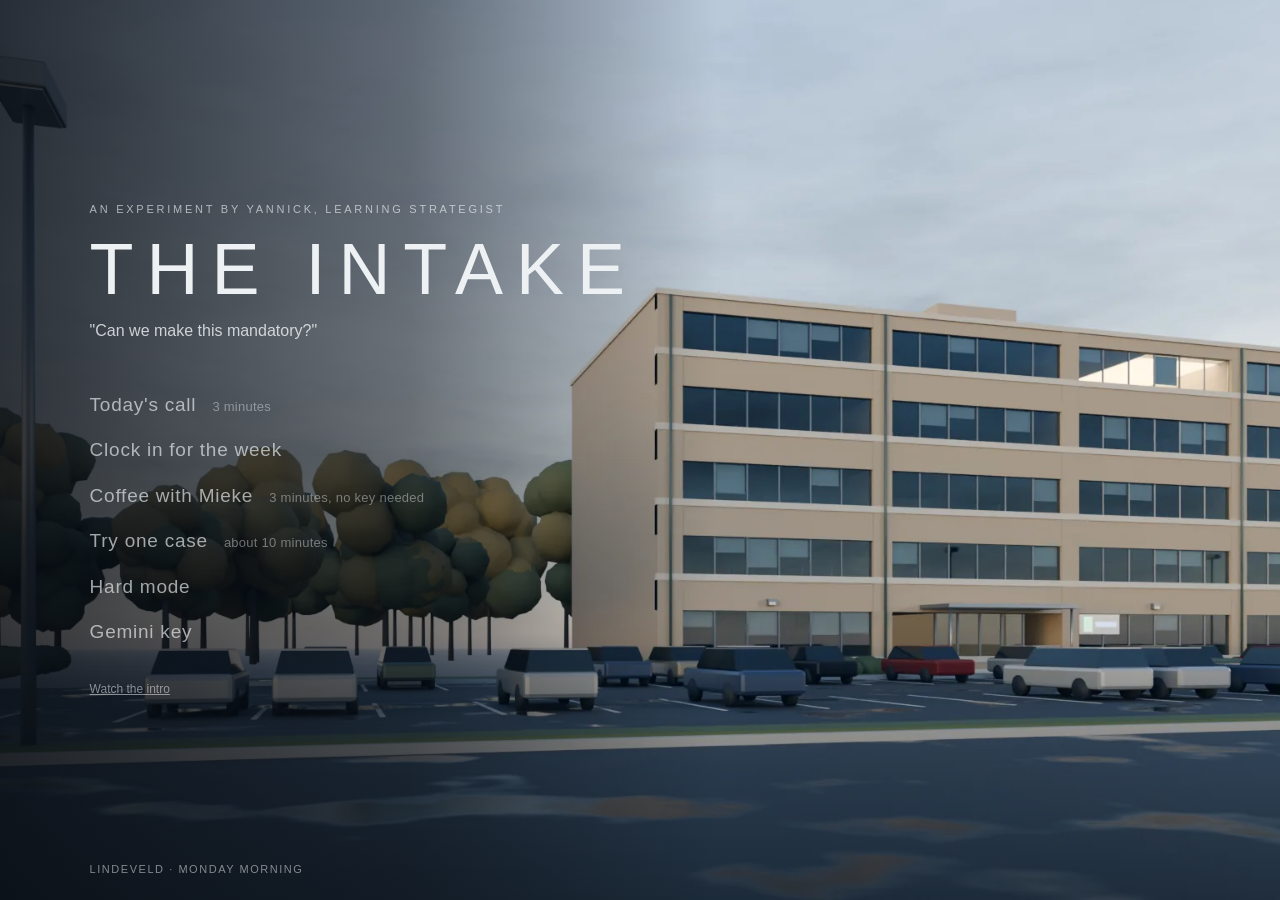
==== commit d32ec9d9: "Merge pull request #76 from Recklessnative/claude/project-thread-bjg6oa Lindeveld and the Learning H" ====
--- a/index.html
+++ b/index.html
@@ -540,6 +540,7 @@
         <button data-open="w-team" class="team-only"><img class="sm-i" src="media/icons/team-16.webp" alt=""><span>My team</span></button>
         <button data-open="w-phone"><img class="sm-i" src="media/icons/mobile-16.webp" alt=""><span>My mobile</span></button>
         <button data-open="w-display"><img class="sm-i" src="media/icons/display-16.webp" alt=""><span>Display properties</span></button>
+        <button id="btn-standup-menu"><span class="sm-i sm-emoji" aria-hidden="true">🚶</span><span>Stand up from your desk</span></button>
         <button id="btn-staply">📎 Staply: on</button>
         <button id="btn-sound">🔊 Sound: on</button>
         <button id="btn-tidy">▦ Tidy the windows</button>
@@ -571,6 +572,7 @@
     <div id="stamp" class="stamp" hidden aria-live="polite"><span class="stamp-t">💡 FOUND</span><span class="stamp-n"></span></div>
     <footer class="taskbar">
       <button id="btn-startmenu" class="start-btn">start</button>
+      <div class="quick-launch"><button type="button" id="btn-standup" title="Stand up and walk around the floor. Your request waits where you left it." aria-label="Stand up from your desk"><i aria-hidden="true">🚶</i><span>Stand up</span></button></div>
       <div id="task-buttons" class="task-buttons"></div>
       <div class="tray">
         <button type="button" id="btn-phone" class="tray-phone" title="Your mobile (in your pocket)" aria-label="Your mobile">📱<span id="tray-sms" class="tray-badge" hidden></span></button>
--- a/styles.css
+++ b/styles.css
@@ -170,6 +170,16 @@
   background: linear-gradient(#3a80f3, var(--task-a) 15%, var(--task-a) 85%, var(--task-b)); }
 .start-btn { height: 36px; padding: 0 22px 0 16px; border: 0; border-radius: 0 12px 12px 0; color: #fff; font-style: italic; font-weight: 700;
   font-size: 18px; text-shadow: 1px 1px 2px rgba(0,0,0,.5); background: linear-gradient(#5bc35b, var(--start-a) 30%, var(--start-b)); }
+/* XP's Quick Launch: one button, to stand up from the desk and walk the floor. */
+.quick-launch { display: flex; align-items: center; height: 100%; padding: 0 6px 0 4px; border-right: 1px solid #0c4fb0; box-shadow: 1px 0 0 rgba(255,255,255,.18); }
+.quick-launch button { min-height: 0; height: 26px; padding: 0 8px 0 5px; display: flex; align-items: center; gap: 4px; color: #fff; font-size: 12px;
+  background: transparent; border: 1px solid transparent; border-radius: 3px; box-shadow: none; cursor: pointer; }
+.quick-launch button:hover, .quick-launch button:focus-visible { border-color: rgba(255,255,255,.45); background: rgba(255,255,255,.16); }
+.quick-launch button i { font-style: normal; font-size: 17px; line-height: 1; }
+.quick-launch button:active { background: rgba(0,0,0,.18); box-shadow: inset 1px 1px 2px rgba(0,0,0,.4); }
+.quick-launch button[aria-disabled="true"] { opacity: .55; cursor: default; }
+body.no-stand .quick-launch, body.no-stand #btn-standup-menu { display: none; }
+.start-menu .sm-emoji { display: inline-block; text-align: center; font-size: 15px; line-height: 20px; }
 .task-buttons { flex: 1; display: flex; gap: 4px; overflow-x: auto; min-width: 0; }
 .task { color: #fff; border: 1px solid #1b4fbd; border-radius: 3px; min-height: 0; height: 28px; padding: 0 10px; max-width: 180px; flex: 0 1 auto;
   white-space: nowrap; overflow: hidden; text-overflow: ellipsis; font-size: 12px; background: linear-gradient(#5b9bf6, #3c80ef); }
@@ -614,6 +624,7 @@
   .win .tb.max { display: none; }
   .tray #os-step { display: none; }
   .start-btn { padding: 0 12px; font-size: 16px; }
+  .quick-launch button span { display: none; }
   .start-menu { position: fixed; bottom: 36px; }
   .msg { max-width: 94%; }
   .mail-client { grid-template-columns: 1fr; }
